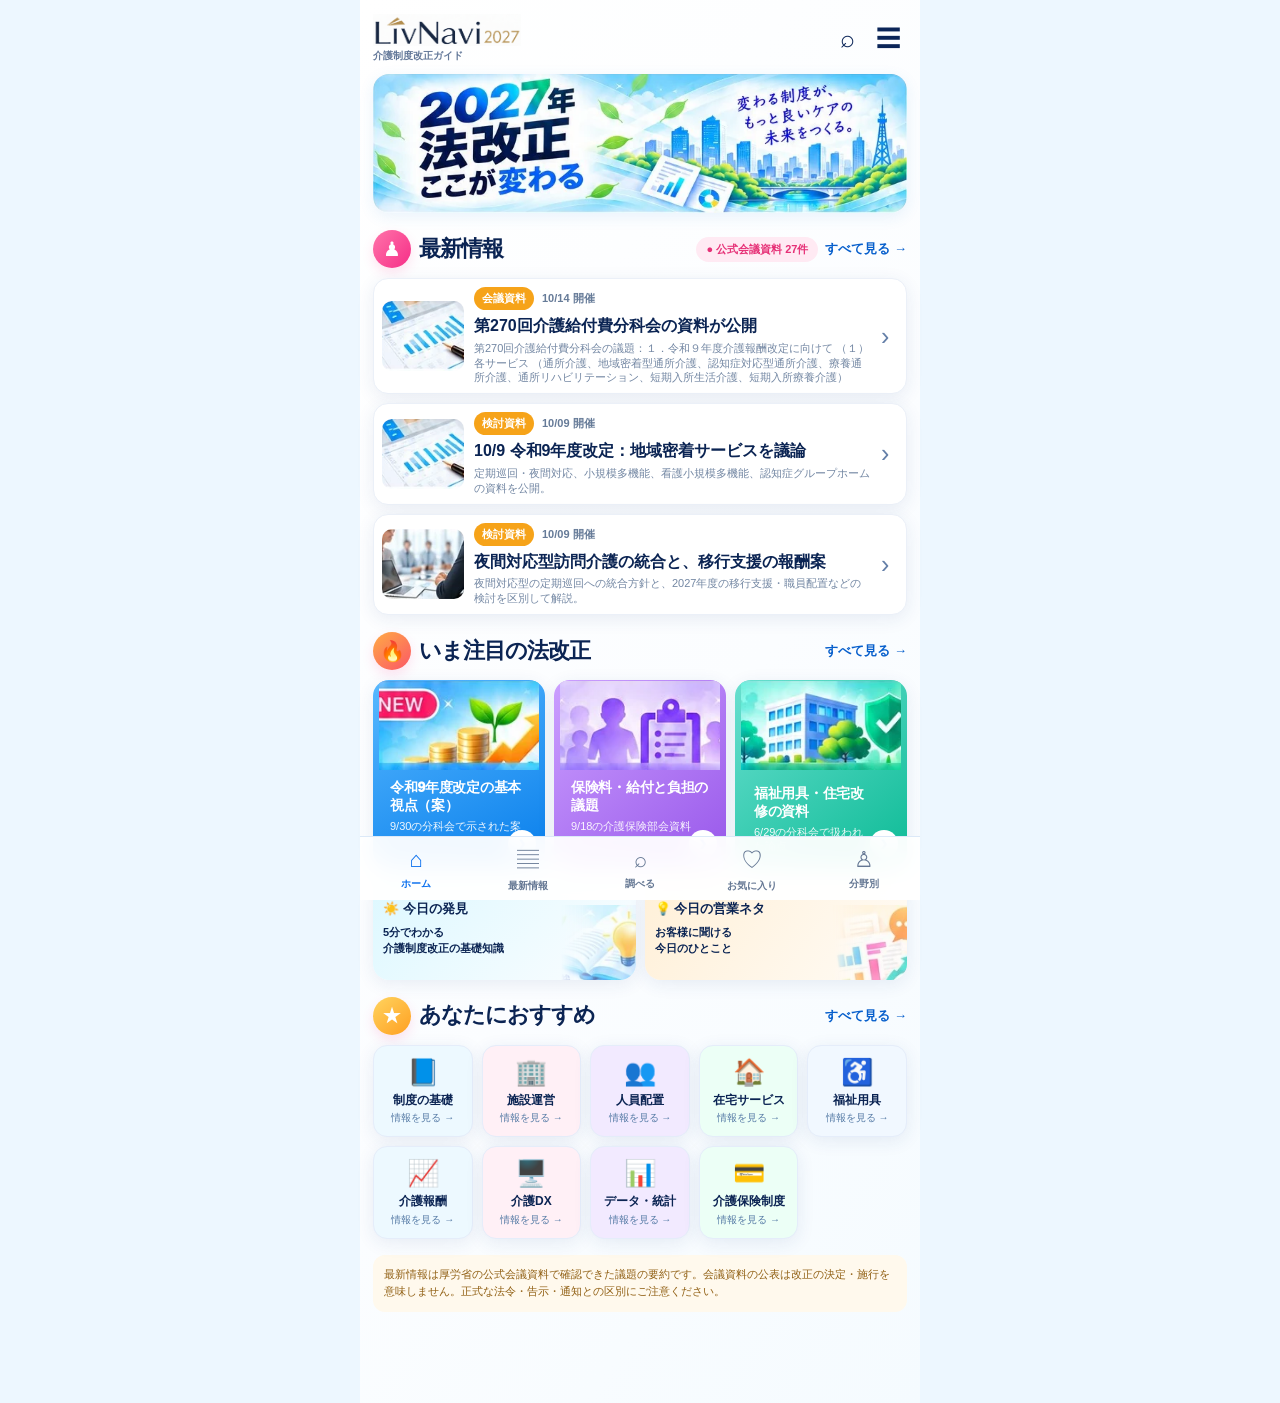
==== kaigo-navi2027-preview/index.html @ 28a4019b "LivNavi: 原文PDFの検討項目・根拠ページ・現行との区別を記事内に表示" ====
<!doctype html><html lang="ja"><head><meta charset="utf-8"><meta name="viewport" content="width=device-width,initial-scale=1,viewport-fit=cover"><meta name="theme-color" content="#fff"><title>LivNavi 2027｜介護制度改正ガイド</title>
<style>
:root{--ink:#0b2453;--blue:#116de1;--muted:#61779b;--line:#e3edf9;--shadow:0 4px 18px rgba(29,70,131,.09)}
*{box-sizing:border-box}html{background:#edf7ff}body{margin:0 auto;max-width:560px;min-height:100vh;background:linear-gradient(125deg,#ffffff,#fbfdff 56%,#f5fbff);font-family:-apple-system,BlinkMacSystemFont,"Hiragino Kaku Gothic ProN","Noto Sans JP",Meiryo,sans-serif;color:var(--ink);overflow-x:hidden}
button,input{font:inherit}button{cursor:pointer}button:focus-visible,input:focus-visible{outline:3px solid #2184f8;outline-offset:2px}button{border:0;background:none;color:inherit}
.app{padding:14px 13px 91px}.pane{display:none}.pane.current{display:block}
.top{display:flex;gap:6px;align-items:center;min-height:49px;margin-bottom:11px}.brand-logo{height:36px;width:36px;object-fit:contain;flex-shrink:0}.brand{min-width:0;flex:1}.brand-title{margin:0;font-size:clamp(15px,4.1vw,21px);white-space:nowrap;letter-spacing:-.06em;font-weight:950;line-height:1.2}.brand-sub{font-size:10px;color:#637899;font-weight:650;margin:3px 0 0}.head-actions{display:flex;gap:4px}.head-actions button{height:37px;width:37px;flex:none;font-size:25px;display:grid;place-items:center;color:#0b2558}.hero{width:100%;display:block;border-radius:16px;box-shadow:0 4px 15px #2485db19;margin-bottom:14px;aspect-ratio:748/195;object-fit:cover}
.section{margin-top:17px}.shead{display:grid;grid-template-columns:minmax(0,1fr) auto;grid-template-areas:'title link' 'pill pill';gap:4px 7px;align-items:center;margin-bottom:10px}.sleft{grid-area:title;display:flex;align-items:center;gap:8px;min-width:0}.round{display:grid;place-items:center;min-height:38px;min-width:38px;width:38px;height:38px;border-radius:50%;color:white;font-size:20px;background:linear-gradient(130deg,#ff74aa,#f62e87);box-shadow:0 5px 12px #ff3f8e25}.round.fire{background:linear-gradient(140deg,#ffab44,#fb5767)}.round.star{background:linear-gradient(140deg,#ffd45f,#ff9f21)}.stitle{font-size:clamp(17px,4.75vw,23px);font-weight:950;letter-spacing:-.045em;margin:0;white-space:nowrap;line-height:1.2}.all{grid-area:link;font-size:13px;white-space:nowrap;color:#075fcc;font-weight:850;padding:9px 0}.updatetag{grid-area:pill;justify-self:end;background:#ffeaf3;color:#e63177;border-radius:99px;font-size:11px;font-weight:800;padding:5px 10px}
.newslist{display:grid;gap:9px}.news{display:grid;grid-template-columns:82px minmax(0,1fr) 17px;gap:10px;align-items:center;min-height:88px;padding:8px;border-radius:15px;text-align:left;border:1px solid #ebf0f8;background:#fff;box-shadow:var(--shadow);width:100%}.nthumb{width:82px;height:70px;object-fit:cover;border-radius:10px}.ncopy{min-width:0}.meta{display:flex;gap:8px;align-items:center;margin-bottom:5px;flex-wrap:wrap}.state{display:inline-block;border-radius:99px;color:#fff;background:#fb3688;padding:4px 8px;font-size:11px;font-weight:850;white-space:nowrap}.state.review{background:#f6a319}.state.done{background:#17bd8a}.date{color:#667b98;font-size:11px;font-weight:800}.news strong{font-size:clamp(13px,3.55vw,16px);font-weight:900;line-height:1.35;display:block}.news small{font-size:11px;color:#7387a3;display:block;margin-top:4px;line-height:1.35}.chev{color:#647fa8;font-size:25px;font-weight:350}
.feature-grid{display:grid;grid-template-columns:repeat(2,minmax(0,1fr));gap:9px}.feature{position:relative;border-radius:16px;min-width:0;overflow:hidden;color:#fff;text-align:left;background:linear-gradient(155deg,#57b8ff,#087eeb);box-shadow:var(--shadow);min-height:175px;display:flex;flex-direction:column}.feature.purple{background:linear-gradient(140deg,#cb9fff,#9857ea)}.feature.green{background:linear-gradient(140deg,#69dfcf,#0dbb96)}.feature-img{display:block;width:100%;height:89px;object-fit:cover;object-position:center;flex:none}.feature-text{padding:9px 11px 26px;flex:1}.feature strong{display:block;font-size:14px;line-height:1.26;font-weight:950;letter-spacing:-.02em}.feature small{display:block;margin-top:6px;line-height:1.25;font-size:11px;opacity:.93}.fnxt{display:grid;place-items:center;position:absolute;right:9px;bottom:9px;background:#fff;color:#2276e0;border-radius:50%;width:28px;height:28px;font-size:23px;font-weight:bold}.feature.wide{grid-column:1/-1;display:grid;grid-template-columns:40% 60%;min-height:113px}.feature.wide .feature-img{height:100%;width:100%;object-fit:cover}.feature.wide .feature-text{padding:15px 30px 12px 13px;align-self:center}
.daily-grid{display:grid;grid-template-columns:repeat(2,minmax(0,1fr));gap:9px;margin-top:11px}.daily{min-height:102px;border-radius:16px;overflow:hidden;position:relative;text-align:left;padding:12px 10px;background:linear-gradient(135deg,#ddf8ff,#fbfdff);box-shadow:var(--shadow)}.daily.sales{background:linear-gradient(125deg,#fff0d8,#fffbf5)}.daily b{position:relative;display:block;font-weight:950;font-size:13px;margin-bottom:7px}.daily p{position:relative;z-index:1;font-size:11px;font-weight:800;margin:0;line-height:1.45;max-width:88%}.daily-asset{position:absolute;right:0;bottom:0;height:75px;width:75px;object-fit:cover;opacity:.65;mask-image:linear-gradient(90deg,transparent,#000 46%)}
.recs{display:grid;grid-template-columns:repeat(3,minmax(0,1fr));gap:9px}.rec{min-height:85px;border:1px solid #e5edfa;background:#fff;border-radius:14px;text-align:center;padding:11px 5px;box-shadow:var(--shadow);min-width:0}.rec:nth-child(5n+1){background:#edf9ff}.rec:nth-child(5n+2){background:#fff0f6}.rec:nth-child(5n+3){background:#f2eaff}.rec:nth-child(5n+4){background:#ecfff6}.rec:nth-child(5n+5){background:#f1f8ff}.rec-emoji{font-size:26px;display:block;margin-bottom:5px}.rec b{display:block;font-size:12px;line-height:1.22}.rec small{display:block;font-size:10px;color:#567ba6;margin-top:4px}
.demobox{font-size:11px;color:#916014;background:#fff9ed;border-radius:12px;padding:11px;margin-top:16px;line-height:1.6}
.bottom{position:fixed;bottom:0;left:50%;transform:translateX(-50%);width:min(560px,100%);display:grid;grid-template-columns:repeat(5,1fr);background:#fffffff1;backdrop-filter:blur(12px);padding-bottom:env(safe-area-inset-bottom);z-index:10;border-top:1px solid #dce9f8}.bottom button{font-size:10px;color:#647793;font-weight:750;min-height:60px;padding:8px 2px 7px}.bottom b{display:block;font-size:22px;font-weight:550;margin-bottom:4px}.bottom button.active{color:#096fee}
.back{background:#eef5ff;border-radius:13px;color:#276fbf;font-weight:800;padding:12px 17px;margin-bottom:13px;min-height:44px}.vtitle{font-size:23px;line-height:1.3;letter-spacing:-.04em;margin:0}.vsub{font-size:13px;color:#617899;margin:5px 0 15px;line-height:1.5}.cards{display:grid;gap:11px}.card{border:1px solid #e5edf9;border-radius:16px;box-shadow:var(--shadow);padding:15px;background:white}.card h3{font-size:17px;line-height:1.5;margin:8px 0}.card p{font-size:13px;line-height:1.8;color:#5f7190;margin:4px 0 13px}.card-actions{display:flex;gap:8px;flex-wrap:wrap}.primary,.secondary{padding:11px 13px;border-radius:11px;font-weight:800;font-size:13px;min-height:44px}.primary{background:#1686f7;color:white}.secondary{background:#edf6ff;color:#1a67c5}.tag{display:inline-block;border-radius:99px;background:#e9f3ff;color:#1a7bd5;font-size:11px;padding:5px 9px;font-weight:850}.input{border:1px solid #bed8f7;border-radius:13px;width:100%;font-size:16px;padding:14px;margin:13px 0}.notice{margin-top:16px;padding:13px;border-radius:12px;background:#fff7e6;color:#8c6529;font-size:12px;line-height:1.7}.empty{border:1px dashed #c9d8e8;padding:22px;border-radius:15px;color:#667b9d}.filters{display:flex;flex-wrap:wrap;gap:6px;margin-bottom:15px}.filter{background:#edf6ff;color:#38699f;border-radius:99px;padding:9px 13px;font-size:12px;font-weight:800}.filter.selected{background:#1686f7;color:#fff}
@media(min-width:450px){.feature-grid{grid-template-columns:repeat(3,minmax(0,1fr))}.feature.wide{grid-column:auto;display:flex;min-height:175px}.feature.wide .feature-img{height:89px}.recs{grid-template-columns:repeat(5,minmax(0,1fr))}.shead{grid-template-areas:'title pill link';grid-template-columns:minmax(0,1fr) auto auto}.stitle{font-size:22px}.updatetag{justify-self:end}}
@media(max-width:354px){.app{padding:12px 10px 90px}.brand-title{font-size:14px}.head-actions button{width:32px}.news{grid-template-columns:72px minmax(0,1fr) 13px;gap:7px}.nthumb{width:72px;height:65px}.daily p{font-size:10px}.feature strong{font-size:13px}}
.filters{flex-wrap:wrap;overflow:visible}
/* Detailed reader inside article view ONLY; home design stays unchanged. */
.exp-card{margin-top:13px;border:1px solid #dce9fb;border-radius:19px;background:linear-gradient(145deg,#fff,#f7fbff);box-shadow:0 5px 17px #2b76b212;padding:14px;color:#173967}
.exp-hero{display:flex;align-items:flex-start;gap:9px;justify-content:space-between;flex-wrap:wrap}
.exp-hero b{font-size:17px;line-height:1.4}.exp-safe{background:#fff0db;color:#80520a;padding:5px 9px;border-radius:99px;font-size:11px;font-weight:900}
.exp-meta{font-size:12px;color:#63799a;line-height:1.7;margin:7px 0 12px}.exp-lead{font-weight:800;font-size:15px;line-height:1.8}
.exp-tabs{display:grid;grid-template-columns:repeat(3,minmax(0,1fr));gap:6px;margin:13px 0;border-radius:13px}
.exp-tabs button{background:#e8f2ff;border:1px solid #d6e8fc;border-radius:12px;padding:10px 4px;font-size:12px;font-weight:900;color:#3a6eaf;min-height:44px}
.exp-tabs button[aria-selected="true"]{background:linear-gradient(110deg,#3285ef,#6b8df0);color:white;border-color:#3985ed}
.exp-panel{font-size:14px;line-height:1.85;overflow-wrap:anywhere}.exp-panel[hidden]{display:none!important}
.exp-panel h4{font-size:15px;margin:16px 0 5px;color:#143968}.exp-panel p{margin:6px 0 10px}
.exp-list{margin:7px 0 10px;padding-left:1.35em}.exp-list li{margin-bottom:9px}
.exp-cite{display:inline-block;margin:4px 0;color:#1c72d1;text-decoration:underline;text-underline-offset:2px;font-size:12px;line-height:1.5}
.exp-alert{border-radius:12px;background:#fff5e2;padding:11px 12px;font-size:13px;line-height:1.7;color:#715019}
.exp-quote{border-left:4px solid #57a3f3;border-radius:8px;background:#f0f7ff;padding:12px;margin:10px 0}
.exp-aud{font-weight:850;background:#e8f3ff;border-radius:10px;padding:9px 11px}
.exp-scope{border-top:1px solid #dae9f8;margin-top:14px;padding-top:10px;font-size:12px;color:#5b7495;line-height:1.7}
.exp-score{color:#2079d9;font-size:12px;font-weight:900}
@media(max-width:360px){.exp-card{padding:11px}.exp-tabs button{font-size:11px}}

.toast{position:fixed;left:50%;bottom:78px;transform:translateX(-50%);width:calc(100% - 30px);max-width:520px;border-radius:13px;background:#143968;color:white;padding:12px 15px;font-size:13px;z-index:20;box-shadow:var(--shadow)}
.livnavi-wordmark{display:block;height:32px;width:auto;max-width:100%;overflow:hidden}

/* 会議議題に基づく営業ガイド。精読済み解説とはラベルで区別する。 */
.sales-auto{margin:15px 0 0;padding:15px;border:1px solid #b5d9fd;background:linear-gradient(140deg,#f3faff,#fff);border-radius:18px}
.sales-auto h3{font-size:18px;color:#103e74;margin:9px 0}
.sales-auto h4{font-size:14px;color:#215688;margin:8px 0}
.sales-auto p{font-size:13px;line-height:1.75;color:#405975}
.sales-auto .auto-tag{display:inline-block;background:#dceeff;border-radius:99px;color:#195d99;padding:5px 9px;font-size:11px;font-weight:850}
.sales-auto .auto-quote{background:#fff;border-left:4px solid #4096ee;border-radius:9px;padding:12px;color:#15467e;font-size:14px;font-weight:750;line-height:1.7}
.sales-auto .auto-topic{border-top:1px solid #d7e8fa;padding:10px 0}
.sales-auto .auto-topic p{margin:5px 0}
.sales-auto .auto-caution{background:#fff6e8;border:1px solid #ffe0b4;padding:11px;border-radius:11px;color:#855619;font-size:12px;line-height:1.7}
.sales-auto a{color:#125dc4;font-weight:800}


/* Original-PDF evidence viewer: labels are deliberately different from verified legal articles. */
.pdf-evidence{margin:13px 0;padding:15px;background:#fcfdff;border:1px solid #c8d9ec;border-radius:16px}
.pdf-evidence h3{font-size:18px;line-height:1.45;color:#164379;margin:9px 0}
.pdf-evidence h4{font-size:14px;margin:9px 0 7px;color:#2b5683}
.pdf-evidence .pdf-t{font-size:11px;font-weight:850;background:#e9eef7;color:#355a85;padding:5px 9px;border-radius:99px}
.pdf-evidence p,.pdf-evidence li{font-size:13px;line-height:1.7;color:#405a74}
.pdf-evidence details{border-top:1px solid #e1ebf5;padding:10px 0}
.pdf-evidence summary{font-size:14px;font-weight:850;color:#164779;cursor:pointer;line-height:1.55}
.pdf-evidence ul{padding-left:18px;margin:6px 0}
.pdf-evidence li{margin:10px 0}
.pdf-evidence a{font-weight:750;color:#1769b7}
.pdf-evidence .pdf-alert{padding:11px;border-radius:11px;background:#fff3e8;color:#865719;font-size:12px;line-height:1.65}

</style></head><body><div class="app">
<section id="home" class="pane current">
<header class="top"><div class="brand"><h1 class="brand-title" aria-label="LivNavi 2027"><svg class="livnavi-wordmark" viewBox="240 240 1345 290" width="1345" height="290" aria-hidden="true" focusable="false"><image href="assets/livnavi-2027.png" width="1774" height="887"/></svg></h1><p class="brand-sub">介護制度改正ガイド</p></div><div class="head-actions"><button data-go="search" aria-label="検索">⌕</button><button data-go="categories" aria-label="メニュー">☰</button></div></header>
<img class="hero" src="[data-uri]" alt="2027年 法改正 ここが変わる。変わる制度がもっと良いケアの未来をつくる。水色の波と仙台の街並みのイラスト。">
<section class="section"><div class="shead"><div class="sleft"><span class="round">♟</span><h2 class="stitle">最新情報</h2></div><button class="all" data-go="news">すべて見る →</button><span class="updatetag">公式会議資料を表示中</span></div><div class="newslist" id="homeNews"></div></section>
<section class="section"><div class="shead"><div class="sleft"><span class="round fire">🔥</span><h2 class="stitle">いま注目の法改正</h2></div><button class="all" data-go="topics">すべて見る →</button></div><div class="feature-grid" id="featureGrid"></div><div class="daily-grid"><button data-go="today" class="daily"><b>☀️ 今日の発見</b><p>5分でわかる<br>介護制度改正の基礎知識</p><img class="daily-asset" src="[data-uri]" alt=""></button><button data-go="talk" class="daily sales"><b>💡 今日の営業ネタ</b><p>お客様に聞ける<br>今日のひとこと</p><img class="daily-asset" src="[data-uri]" alt=""></button></div></section>
<section class="section"><div class="shead"><div class="sleft"><span class="round star">★</span><h2 class="stitle">あなたにおすすめ</h2></div><button class="all" data-go="categories">すべて見る →</button></div><div class="recs" id="recommended"></div></section>
<div class="demobox">最新情報は厚労省の公式会議資料で確認できた議題の要約です。会議資料の公表は改正の決定・施行を意味しません。正式な法令・告示・通知との区別にご注意ください。</div>
</section>
<section id="view" class="pane"><button class="back" id="back">← ホームに戻る</button><div id="viewbody"></div></section>
</div>
<nav class="bottom" aria-label="メインメニュー"><button data-go="home" class="active"><b>⌂</b>ホーム</button><button data-go="news"><b>▤</b>最新情報</button><button data-go="ai"><b>⌕</b>調べる</button><button data-go="favorites"><b>♡</b>お気に入り</button><button data-go="categories"><b>♙</b>分野別</button></nav>
<script>
const items=[
{"id":"n-pay-270","date":"2026-10-14","title":"第270回介護給付費分科会の資料が公開","summary":"第270回介護給付費分科会の議題：１．令和９年度介護報酬改定に向けて （１）各サービス （通所介護、地域密着型通所介護、認知症対応型通所介護、療養通所介護、通所リハビリテーション、短期入所生活介護、短期入所療養介護）","detail":"2026-10-14の第270回介護給付費分科会の公式資料が公開されています。議題は「１．令和９年度介護報酬改定に向けて （１）各サービス （通所介護、地域密着型通所介護、認知症対応型通所介護、療養通所介護、通所リハビリテーション、短期入所生活介護、短期入所療養介護）」。資料の公表だけで制度改正が正式決定したわけではありません。","sales_tip":"得意先への説明では「審議された内容」と「法令で正式決定された内容」を区別してください。","category":"認知症・地域密着","status":"会議資料","source_url":"https://www.mhlw.go.jp/stf/newpage_76633.html","source_name":"厚生労働省 第270回介護給付費分科会資料","curated":false,"image":"[data-uri]","tag":"review","state":"会議資料"},
{"id":"n-pay-269","date":"2026-10-09","title":"10/9 令和9年度改定：地域密着サービスを議論","summary":"定期巡回・夜間対応、小規模多機能、看護小規模多機能、認知症グループホームの資料を公開。","detail":"第269回介護給付費分科会で、2027年度改定に向け、定期巡回・随時対応型訪問介護看護と夜間対応型訪問介護、小規模多機能型居宅介護、看護小規模多機能型居宅介護、認知症対応型共同生活介護の資料が公表されました。この公表をもって報酬・基準の変更が決定したわけではありません。","sales_tip":"これらのサービスを運営する事業所に、今後の制度検討で関心のある論点を聞くきっかけになります。変更内容は確定資料を確認してから説明します。","category":"在宅サービス","status":"検討資料","source_url":"https://www.mhlw.go.jp/stf/newpage_76456.html","source_name":"厚生労働省 第269回介護給付費分科会資料","curated":true,"image":"[data-uri]","state":"新着資料","tag":"new"},
{"id":"n-pay-268","date":"2026-09-30","title":"令和9年度介護報酬改定の「基本的な視点（案）」","summary":"2027年度の介護報酬改定に向けた基本的な視点の案と、その概要資料が提示されました。","detail":"第268回介護給付費分科会の資料1・2に「令和9年度介護報酬改定に向けた基本的な視点（案）」と概要が掲載されています。あくまで案の段階であり、資料だけで正式決定と判断できません。","sales_tip":"『2027年に何が変わる？』と聞かれたら、基本方針の案の段階で、個別の変更は確定資料の確認が必要だと説明できます。","category":"介護報酬","status":"検討資料","source_url":"https://www.mhlw.go.jp/stf/newpage_76281.html","source_name":"厚生労働省 第268回介護給付費分科会資料","curated":true,"image":"[data-uri]","state":"検討資料","tag":"review"},
{"id":"n-ins-136","date":"2026-09-18","title":"介護保険部会：保険料・給付と負担・介護情報基盤","summary":"第1号保険料と制度の持続可能性を議題に、介護情報基盤や事業者の経営情報などを報告。","detail":"第136回介護保険部会では、第1号保険料の在り方、給付と負担、介護情報基盤、介護サービス事業者の経営情報調査、給付適正化、事業者連携などが議題となりました。議論・報告があったこと自体は制度改正の決定を意味しません。","sales_tip":"保険料・利用者負担・データ連携の質問には、現行制度と審議中の論点を分けて回答します。","category":"介護保険制度","status":"審議・報告資料","source_url":"https://www.mhlw.go.jp/stf/newpage_76225.html","source_name":"厚生労働省 第136回介護保険部会資料","curated":true,"image":"[data-uri]","state":"検討資料","tag":"review"},
{id:'t1',category:'介護報酬',title:'令和9年度改定の基本視点（案）',summary:'9/30の分科会で示された案',image:'[data-uri]',detail:'制度改正を理解するための基礎情報の見本です。実際の改正案が発表されたことを意味しません。'},
{id:'t2',category:'人員配置',title:'保険料・給付と負担の議題',summary:'9/18の介護保険部会資料',image:'[data-uri]',detail:'各サービスの人員配置の仕組みを整理する見本です。'},
{id:'t3',category:'施設運営',title:'福祉用具・住宅改修の資料',summary:'6/29の分科会で扱われた論点',image:'[data-uri]',detail:'BCPや施設運営に関する制度の調査項目を整理する見本です。'}];
const categories=[['📘','制度の基礎'],['🏢','施設運営'],['👥','人員配置'],['🏠','在宅サービス'],['♿','福祉用具'],['📈','介護報酬'],['🖥️','介護DX'],['📊','データ・統計'],['💳','介護保険制度']];
let mode='home',from='home',filter='すべて',selected=null;const saved=new Set();
try{const ids=JSON.parse(localStorage.getItem('kaigo_saved_v1')||'[]');if(Array.isArray(ids))ids.filter(x=>typeof x==='string').forEach(x=>saved.add(x))}catch(e){}
function persistSaved(){try{localStorage.setItem('kaigo_saved_v1',JSON.stringify([...saved]))}catch(e){showToast('このブラウザでは保存を保持できません')}}
function showToast(message){let el=document.getElementById('toast');if(!el){el=document.createElement('div');el.id='toast';el.className='toast';el.setAttribute('role','status');document.body.append(el)}el.textContent=message;el.hidden=false;clearTimeout(showToast.timer);showToast.timer=setTimeout(()=>el.hidden=true,3500)}
const $=id=>document.getElementById(id);const esc=v=>String(v).replace(/[&<>"']/g,c=>({'&':'&amp;','<':'&lt;','>':'&gt;','"':'&quot;',"'":'&#39;'}[c]));

let reviewedExplainers=new Map();
let pdfEvidence=new Map();
function pdfEvidenceArticle(a){
 if(reviewedExplainers.has(a.id))return '';
 const brief=pdfEvidence.get(a.id);
 if(!brief || brief.meeting_date!==a.date || brief.source_url!==a.source_url)return '';
 const documents=brief.documents.filter(d=>Array.isArray(d.topics)&&d.topics.length);
 if(!documents.length)return '';
 const content=documents.map((d,j)=>{
  const subjects=d.topics.map(t=>{
   const href=d.pdf_url+'#page='+Number(t.pdf_page);
   return '<li><b>'+esc(t.heading)+'</b> <a href="'+esc(href)+'" target="_blank" rel="noopener noreferrer">PDF '+Number(t.pdf_page)+'ページ ↗</a>'+
    (t.evidence?'<br><span>原文の抜粋：'+esc(t.evidence)+'</span>':'')+'</li>';
  }).join('');
  return '<details '+(j===0?'open':'')+'><summary>'+esc(d.label)+'（'+d.topics.length+'項目）</summary><ul>'+subjects+'</ul></details>';
 }).join('');
 return '<section class="pdf-evidence"><span class="pdf-t">📚 厚労省PDF・原文確認の手がかり（自動抽出／未審査）</span>'+
 '<h3>具体的に何が検討されている？</h3>'+
 '<p>会議資料の「対応案」に書かれた検討項目を、原文のページへ直接移動できる形で整理しました。見出し・原文の抜粋であり、正式な制度解説として確認済みの文章ではありません。</p>'+
 content+
 '<h4>現行制度と今後の違い</h4><p><b>現行：</b>現在有効な法令・通知・介護報酬の条件に従います。</p>'+
 '<p><b>今後：</b>ここにある項目は会議の「対応案」であり、決定・施行を意味しません。変更の有無・時期・金額・算定要件は、正式資料を確認してから判断してください。</p>'+
 '<div class="pdf-alert">⚠️ 本文を機械的に抽出したもので、例外・但し書き・他ページとの関係まで精査していません。実際の請求・指導・説明に使う前に元資料をご確認ください。</div></section>';
}
async function loadPdfEvidence(){
 try{
  const resp=await fetch('data/pdf-evidence.json?v='+Date.now(),{cache:'no-store'});
  if(!resp.ok)throw Error('HTTP '+resp.status);
  const data=await resp.json();
  if(data.schema_version!==1||!Array.isArray(data.articles))throw Error('Invalid PDF evidence');
  pdfEvidence=new Map(data.articles.filter(b=>b.id&&Array.isArray(b.documents)&&b.documents.every(d=>
    /^https:\/\/www\.mhlw\.go\.jp\/content\//.test(d.pdf_url)&&
    /^[a-f0-9]{64}$/.test(d.pdf_sha256)&&
    d.topics.every(t=>Number.isInteger(t.pdf_page)&&t.pdf_page>0&&typeof t.heading==='string')
  )).map(b=>[b.id,b]));
  if(mode!=='home')render();
 }catch(e){console.info('原文PDFの自動解析は取得できませんでした:',e.message)}
}

let autoSalesGuides=new Map();
function autoSalesArticle(a){
 if(reviewedExplainers.has(a.id))return '';
 const guide=autoSalesGuides.get(a.id);
 if(!guide||guide.date!==a.date||guide.source_url!==a.source_url)return '';
 const topics=guide.topics.map(t=>'<div class="auto-topic"><h4>📍 '+esc(t.label)+'</h4>'+
 '<p><b>聞いてみる：</b>'+esc(t.question)+'</p><p><b>次の一手：</b>'+esc(t.next)+'</p></div>').join('');
 return '<section class="sales-auto" aria-label="議題から自動作成した営業ガイド">'+
 '<span class="auto-tag">💼 営業向け・議題ベースの自動ガイド</span>'+
 '<h3>お客様への説明・ヒアリング例</h3>'+
 '<p>'+esc(guide.intro)+'</p>'+
 '<h4>最初のひと言</h4><div class="auto-quote">'+esc(guide.first_phrase)+'</div>'+
 '<h4>サービス別の聞き方</h4>'+topics+
 '<div class="auto-caution"><b>⚠️ 判断の範囲：</b>'+esc(guide.check_first)+
 '<br>このガイドは会議の議題と開催日から自動作成。PDF本文・個別の算定要件まで精読した解説ではありません。</div>'+
 '<p><small>資料の日付：'+esc(guide.date)+'　／　'+esc(guide.source_name||'厚労省公式資料')+'</small><br>'+
 '<a href="'+esc(guide.source_url)+'" target="_blank" rel="noopener noreferrer">厚労省の原文・会議資料を確認 ↗</a></p></section>';
}
async function loadAutoSalesGuides(){
 try{
  const resp=await fetch('data/sales-guides.json?v='+Date.now(),{cache:'no-store'});
  if(!resp.ok)throw Error('HTTP '+resp.status);
  const json=await resp.json();
  if(!Array.isArray(json.guides)||json.schema_version!==1)throw Error('Invalid sales guides');
  const newGuides=json.guides.filter(g=>
    typeof g.id==='string'&&/^n-[a-z0-9-]+$/.test(g.id)&&
    /^20\d{2}-\d\d-\d\d$/.test(g.date)&&
    typeof g.first_phrase==='string' && Array.isArray(g.topics) && g.topics.length>0 &&
    g.topics.every(t=>typeof t.question==='string'&&typeof t.next==='string') &&
    /^https:\/\/www\.mhlw\.go\.jp\//.test(g.source_url));
  autoSalesGuides=new Map(newGuides.map(g=>[g.id,g]));
  if(mode!=='home')render();
 }catch(err){console.info('営業ガイドの読み込みに失敗しました',err.message)}
}

function safePDF(a){return a&&typeof a.source_pdf==='string'&&a.source_pdf.startsWith('https://www.mhlw.go.jp/content/')?a.source_pdf:null}
function explainArticle(a){
 const ex=reviewedExplainers.get(a.id);if(!ex)return '';
 const title=ex.article_kind==='learning'?'現行制度を学ぶ':'原文に基づく・やさしい解説';
 const src=safePDF(ex);
 const citation=src?('<a class="exp-cite" target="_blank" rel="noopener noreferrer" href="'+esc(src)+'#page=1">厚労省の資料を開く ↗</a>'):'';
 const quick=ex.quick.map(v=>'<li>'+esc(v)+'</li>').join('');
 const deep=ex.explain.map(v=>'<section><h4>'+esc(v.heading)+'</h4><p>'+esc(v.body)+'</p><span class="exp-score">'+esc(v.source)+'</span></section>').join('');
 const cits=ex.verified_claims.map(v=>'<li>'+esc(v.claim)+'<br><a class="exp-cite" target="_blank" rel="noopener noreferrer" href="'+esc(src)+'#page='+Number(v.pdf_page)+'">'+esc(v.source)+' （PDF '+Number(v.pdf_page)+'ページ）↗</a></li>').join('');
 const sales=ex.sales;
 return '<section class="exp-card"><div class="exp-hero"><b>📘 '+title+'</b><span class="exp-safe">'+esc(ex.status)+'</span></div>'+
 '<p class="exp-meta">対象：'+esc(ex.category)+' ／ 資料の日付：'+esc(ex.meeting_date)+'<br>'+esc(ex.source_scope)+'</p>'+
 '<p class="exp-meta">記事確認：'+esc(ex.editorial_reviewed_on||'未記録')+'</p><p class="exp-lead">'+esc(ex.one_liner)+'</p>'+
 '<div class="exp-tabs" role="tablist" aria-label="記事の読み方"><button type="button" role="tab" aria-selected="true" data-exp-tab="quick">⚡ 30秒で理解</button><button type="button" role="tab" aria-selected="false" data-exp-tab="deep">📖 詳しく</button><button type="button" role="tab" aria-selected="false" data-exp-tab="sales">💼 営業で使う</button></div>'+
 '<div class="exp-panel" data-exp-panel="quick"><ol class="exp-list">'+quick+'</ol><h4>今とこれからの違い</h4><p><b>現行：</b>'+esc(ex.now_vs_next.now)+'</p><p><b>2027年度に向けて：</b>'+esc(ex.now_vs_next.next)+'</p><div class="exp-alert">⚠️ '+esc(ex.numerical_caution)+'</div></div>'+
 '<div class="exp-panel" data-exp-panel="deep" hidden><h4>対象になる方・関係する事業所</h4><p>'+esc(ex.who)+'</p>'+deep+'<h4>原文に当たって確認できるポイント</h4><ol class="exp-list">'+cits+'</ol><div class="exp-alert">資料に書かれた現行制度と、検討中の変更を区別してご確認ください。個別の適用は最新の正式資料を確認します。</div></div>'+
 '<div class="exp-panel" data-exp-panel="sales" hidden><h4>こんな聞き方から</h4><div class="exp-quote">'+esc(sales.approach)+'</div><h4>施設に説明する</h4><p>'+esc(sales.facility)+'</p><h4>ケアマネジャーに説明する</h4><p>'+esc(sales.caremanager)+'</p><h4>利用者・ご家族に説明する</h4><p>'+esc(sales.family)+'</p><div class="exp-alert">誤解を避けるために：'+esc(sales.caution)+'</div></div>'+
 '<p class="exp-scope"><b>検証した範囲：</b>'+esc(ex.review_scope)+'<br>'+citation+'</p></section>';
}

function go(to){if(to==='home'){mode='home';$('home').classList.add('current');$('view').classList.remove('current')}else{mode=to;$('home').classList.remove('current');$('view').classList.add('current');render()}document.querySelectorAll('.bottom button').forEach(b=>b.classList.toggle('active',b.dataset.go===to));$('back').textContent=mode==='detail'?'← 一覧に戻る':'← ホームに戻る';if(to!=='detail')history.replaceState(null,'',location.pathname+location.search);window.scrollTo(0,0)}
function row(a){return '<article class="card"><span class="tag">'+esc(a.category)+'</span><span class="tag">'+esc(a.status||'会議資料')+'</span><h3>'+esc(a.title)+'</h3><p>'+esc(a.summary)+'</p>'+(a.date?'<p class="vsub">資料の日付：'+esc(a.date)+'</p>':'')+'<div class="card-actions"><button class="primary" data-id="'+a.id+'">詳細を見る →</button><button class="secondary" data-save="'+a.id+'">'+(saved.has(a.id)?'♥ 保存済み':'♡ 保存')+'</button></div></article>'}
function render(){const heading={news:'最新情報',topics:'いま注目の法改正',today:'今日の発見',talk:'今日の営業ネタ',categories:'分野から探す',ai:'制度を調べる',favorites:'お気に入り',search:'記事を検索',detail:'記事詳細',category:'分野別の記事'}[mode];let content='<h1 class="vtitle">'+heading+'</h1>';
if(mode==='news'||mode==='topics'){let choices=items.filter(x=>x.id.startsWith('n')&&(mode==='news'||reviewedExplainers.has(x.id)));content+='<p class="vsub">厚労省の公式会議資料と確認できた議題です。資料の公開と制度の正式決定は異なります。</p><div class="filters">'+['すべて',...new Set(choices.map(x=>x.category))].map(f=>'<button class="filter '+(filter===f?'selected':'')+'" data-filter="'+f+'">'+f+'</button>').join('')+'</div><div class="cards">'+choices.filter(x=>filter==='すべて'||x.category===filter).map(row).join('')+'</div>'}
if(mode==='detail'){const a=items.find(x=>x.id===selected);if(a){const source=typeof a.source_url==='string'&&a.source_url.startsWith('https://www.mhlw.go.jp/')?a.source_url:null;content+='<div class="card"><span class="tag">'+(source?'厚労省・公式資料':'制度解説')+'</span><h3>'+esc(a.title)+'</h3><p>'+esc(a.detail||a.summary)+'</p>'+(a.date?'<p><b>資料の日付：</b>'+esc(a.date)+'</p>':'')+'<h3>現在の扱い</h3><p>'+esc(a.status||'会議資料')+'。資料公表と改正の正式決定・施行は区別します。</p>'+(a.sales_tip?'<h3>営業での確認ポイント</h3><p>'+esc(a.sales_tip)+'</p>':'')+(source?'<p><b>出典：</b>'+esc(a.source_name||'厚生労働省')+'</p><p><a class="primary" href="'+esc(source)+'" target="_blank" rel="noopener noreferrer" style="display:inline-block;padding:11px 15px;border-radius:11px;color:#fff;text-decoration:none">厚労省の元資料を確認 ↗</a></p>':'')+'<div class="card-actions"><button class="secondary" data-save="'+a.id+'">'+(saved.has(a.id)?'♥ 保存済み':'♡ お気に入り')+'</button></div></div>'}}
if(mode==='detail'){const a=items.find(x=>x.id===selected);if(a){content+=explainArticle(a);content+=pdfEvidenceArticle(a);content+=autoSalesArticle(a);content+='<div class="card-actions" style="margin-top:13px"><button class="secondary" data-share="'+esc(a.id)+'">🔗 記事リンクをコピー</button></div>';}}
if(mode==='detail' && !reviewedExplainers.has(selected) && !autoSalesGuides.has(selected) && selected!=='n-pay-269' && String(selected||'').startsWith('n-'))content+='<p class="exp-alert">この情報は現在概要版です。営業向けガイドも未取得のため、会議資料の原文をご確認ください。</p>'; 
if(mode==='detail' && selected==='n-pay-269') {
  const links=[['n-pay-269-gh','認知症グループホームの解説'],['n-pay-269-sm','小規模多機能の解説'],['n-pay-269-nm','看護小規模多機能の解説'],['n-pay-269-dn','定期巡回・夜間対応型訪問介護の解説']];
  content+='<section class="card"><h3>📘 分科会の個別解説を読む</h3><p>本日の会議には複数のテーマがあります。詳しい本文と営業向けの説明は、次の記事で確認できます。</p>'+links.map(x=>'<p><button class="primary" type="button" data-id="'+x[0]+'" style="width:100%;text-align:left;padding:13px;margin:2px 0;border-radius:12px;">'+x[1]+' →</button></p>').join('')+'</section>';
}
if(mode==='today')content+='<div class="card"><h3>5分で学ぶ、制度の読み方</h3><p>「検討中」は変更案、「決定」は公布・通知などで内容が定まった段階、「施行」は効力が生じる段階です。成立しても、すべてがその日から変わるとは限りません。記事では現行の扱いと変更案を分けて確認します。</p></div><h2>現行制度を学ぶ</h2><div class="cards">'+items.filter(x=>x.article_kind==='learning').map(row).join('')+'</div>';
if(mode==='talk'){const recent=items.find(a=>autoSalesGuides.has(a.id)&&!reviewedExplainers.has(a.id));const guide=recent?autoSalesGuides.get(recent.id):null;const entries=[...reviewedExplainers.values()];const day=Math.floor(Date.now()/86400000);const ex=entries.length?entries[day%entries.length]:null;content+='<div class="card"><span class="tag">'+(guide?'直近の公式会議から':'今日の聞き方')+'</span><h3>'+esc(guide?recent.title:ex?ex.title:'お客様の課題を聞く')+'</h3><p>'+esc(guide?guide.first_phrase:ex?ex.sales.approach:'最近、事業所の運営で困っていることはありますか？')+'</p>'+(guide?'<p class="vsub">※会議の議題に基づく会話例。制度変更の決定ではありません。</p>':'')+(guide||ex?'<button class="primary" data-id="'+esc(guide?guide.id:ex.id)+'">元資料と説明例を見る →</button>':'')+'</div>'}
if(mode==='categories')content+='<div class="cards">'+categories.map(c=>'<button class="card" style="text-align:left" data-cat="'+esc(c[1])+'"><h3>'+c[0]+' '+esc(c[1])+' →</h3></button>').join('')+'</div>';
if(mode==='category')content+='<h2>'+esc(selected)+'</h2><div class="cards">'+(items.filter(x=>x.category===selected||(x.related_categories||[]).includes(selected)).map(row).join('')||'<div class="empty">該当する記事はありません。</div>')+'</div>';
if(mode==='search'||mode==='ai')content+='<p class="vsub">'+(mode==='ai'?'疑問の言葉を入れると、根拠付きの記事を探せます。回答を自動生成する機能ではありません。':'掲載記事をキーワードで探せます。')+'</p><label for="q" class="vsub">キーワード</label><input class="input" id="q" type="search" placeholder="例：歩行車 / 2割負担 / 夜勤"><p id="resultCount" class="vsub" role="status"></p><div class="cards" id="results"></div>';
if(mode==='favorites')content+='<div class="cards">'+(items.filter(x=>saved.has(x.id)).map(row).join('')||'<div class="empty">保存した記事はまだありません。</div>')+'</div>';
content+='<div class="notice">厚労省の公式資料をもとに、現行制度と検討案を分けて掲載しています。詳細解説は記事内で確認できます。個別の適用は最新の法令・通知と指定権者の案内を確認してください。</div>';$('viewbody').innerHTML=content;if(mode==='search'||mode==='ai'){$('q').value=searchQuery;$('q').addEventListener('input',e=>{searchQuery=e.target.value;paintSearch()});paintSearch()}}
let searchQuery='';
function normQuery(s){return String(s).normalize('NFKC').toLowerCase().replace(/\s+/g,' ').trim()}
function paintSearch(){const words=normQuery(searchQuery).split(' ').filter(Boolean);const matches=words.length?items.filter(a=>{const ex=reviewedExplainers.get(a.id);const guide=autoSalesGuides.get(a.id);const evidence=pdfEvidence.get(a.id);const hay=normQuery(a.title+' '+a.summary+' '+a.category+' '+(ex?JSON.stringify(ex):'')+' '+(guide?JSON.stringify(guide):'')+' '+(evidence?JSON.stringify(evidence.documents.map(d=>d.topics)):''));return words.every(w=>hay.includes(w))}):[];$('resultCount').textContent=words.length?matches.length+'件見つかりました':'';$('results').innerHTML=words.length?(matches.map(row).join('')||'<div class="empty">該当する記事がありません。短い言葉に変えて探してみてください。</div>'):'<div class="empty">例：「歩行車」「夜勤」「保険料」で探せます。</div>'}

const detailHistory=[];
function openArticle(id){if(mode==='detail'){if(selected)detailHistory.push(selected)}else{detailHistory.length=0;from=mode}selected=id;go('detail');history.replaceState(null,'',location.pathname+location.search+'#article='+encodeURIComponent(id))}
function paintOfficialHome(){const news=items.filter(x=>x.id.startsWith('n')).slice(0,3);$('homeNews').innerHTML=news.map(x=>'<button class="news" data-id="'+x.id+'"><img class="nthumb" src="'+x.image+'" alt=""><span class="ncopy"><span class="meta"><span class="state '+x.tag+'">'+esc(x.state)+'</span><span class="date">'+esc((x.date||'').slice(5).replace('-','/'))+' 開催</span></span><strong>'+esc(x.title)+'</strong><small>'+esc(x.summary)+'</small></span><span class="chev">›</span></button>').join('')}
// 最新の検証済み記事を初期HTML内にも保持し、通信失敗時も古い記事が先頭に戻らないようにする。
items.sort((a,b)=>a.id.startsWith('n')&&b.id.startsWith('n')?b.date.localeCompare(a.date):0);
paintOfficialHome();
$('featureGrid').innerHTML=items.filter(x=>x.id.startsWith('t')).map((x,i)=>'<button class="feature '+(i===1?'purple':i===2?'green wide':'')+'" data-id="'+({t1:'n-pay-268',t2:'n-ins-136-burden',t3:'n-pay-259'}[x.id]||x.id)+'"><img class="feature-img" src="'+x.image+'" alt=""><span class="feature-text"><strong>'+esc(x.title)+'</strong><small>'+esc(x.summary)+'</small></span><span class="fnxt">›</span></button>').join('');
for(let i=items.length-1;i>=0;i--)if(items[i].id.startsWith('t'))items.splice(i,1);
$('recommended').innerHTML=categories.map(c=>'<button class="rec" data-cat="'+esc(c[1])+'"><span class="rec-emoji">'+c[0]+'</span><b>'+esc(c[1])+'</b><small>情報を見る →</small></button>').join('');
$('back').addEventListener('click',()=>{if(mode==='detail'&&detailHistory.length){selected=detailHistory.pop();render();history.replaceState(null,'',location.pathname+location.search+'#article='+encodeURIComponent(selected));window.scrollTo(0,0);return}go(mode==='detail'?from:mode==='category'?'categories':'home')});
document.addEventListener('click',e=>{const b=e.target.closest('[data-go],[data-id],[data-save],[data-cat],[data-filter],[data-share]');if(!b)return;if(b.dataset.share){const url=location.origin+location.pathname+'#article='+encodeURIComponent(b.dataset.share);if(navigator.clipboard?.writeText)navigator.clipboard.writeText(url).then(()=>showToast('記事リンクをコピーしました'),()=>showToast('コピーできませんでした。アドレス欄のURLをお使いください'));else showToast('アドレス欄のURLをお使いください');return}if(b.dataset.id)return openArticle(b.dataset.id);if(b.dataset.save){const id=b.dataset.save;saved.has(id)?saved.delete(id):saved.add(id);persistSaved();if(mode!=='home')render();return}if(b.dataset.filter){filter=b.dataset.filter;render();return}if(b.dataset.cat){selected=b.dataset.cat;from='categories';go('category');return}if(b.dataset.go){if(['news','topics'].includes(b.dataset.go))filter='すべて';if(mode!=='detail'&&mode!=='home')from=mode;go(b.dataset.go)}});

async function loadOfficialFeed(){
 try{
  const resp=await fetch('data/latest.json?v='+Date.now(),{cache:'no-store'});
  if(!resp.ok)throw Error('HTTP '+resp.status);
  const json=await resp.json();
  if(!Array.isArray(json.articles))throw Error('No articles');
  const candidates=json.articles.filter(a=>a&&typeof a.id==='string'&&/^n-[a-z0-9-]+$/.test(a.id)&&/^20\d\d-\d\d-\d\d$/.test(a.date)&&typeof a.title==='string'&&typeof a.summary==='string'&&typeof a.source_url==='string'&&a.source_url.startsWith('https://www.mhlw.go.jp/')).sort((a,b)=>b.date.localeCompare(a.date)||a.id.localeCompare(b.id)).slice(0,40);
  if(!candidates.length)throw Error('No verified entries');
  const images=items.filter(x=>x.id.startsWith('n')).slice(0,3).map(x=>x.image);
  const recent=new Date(Date.now()-7*86400000).toLocaleDateString('sv-SE',{timeZone:'Asia/Tokyo'});
  const arr=candidates.map((x,i)=>({...x,image:images[i%images.length],state:(i===0&&x.date>=recent)?'新着資料':(x.status||'会議資料'),tag:(i===0&&x.date>=recent)?'new':'review'}));
  for(let i=items.length-1;i>=0;i--)if(items[i].id.startsWith('n'))items.splice(i,1);items.unshift(...arr);mergeLearningArticles();
  paintOfficialHome();
  try{
   const key='kaigo_official_meetings_seen_v1',prev=JSON.parse(localStorage.getItem(key)||'null');
   const ids=arr.map(a=>a.id),fresh=Array.isArray(prev)?ids.filter(id=>!prev.includes(id)).length:0;
   const label=document.querySelector('.updatetag');
   if(label)label.textContent=fresh?'● 前回から'+fresh+'件追加':'● 公式会議資料 '+arr.length+'件';
   localStorage.setItem(key,JSON.stringify(ids));
  }catch(e){const label=document.querySelector('.updatetag');if(label)label.textContent='● 公式会議資料 '+arr.length+'件'}
  if(['news','topics','detail','category','search','ai','favorites','today','talk'].includes(mode))render();
 }catch(e){const label=document.querySelector('.updatetag');if(label)label.textContent='● 最新情報の取得に失敗';const box=document.querySelector('.demobox');if(box)box.textContent='最新情報を取得できませんでした。組み込み記事を表示しています。通信が戻ったら開き直してください。';console.warn('公式資料データの取得失敗',e)}
}
loadOfficialFeed().then(openDeepLink);
loadAutoSalesGuides();
loadPdfEvidence();

document.addEventListener('click',function(e){
 const tab=e.target.closest('[data-exp-tab]');
 if(!tab)return;
 const root=tab.closest('.exp-card');
 if(!root)return;
 const id=tab.dataset.expTab;
 root.querySelectorAll('[data-exp-tab]').forEach(b=>b.setAttribute('aria-selected',String(b.dataset.expTab===id)));
 root.querySelectorAll('[data-exp-panel]').forEach(p=>{p.hidden=p.dataset.expPanel!==id});
});
async function loadReviewedExplainers(){
 try{
  const response=await fetch('data/explainers-verified.json?v=20261010v2',{cache:'no-store'});
  if(!response.ok)throw Error('Not yet verified');
  const data=await response.json();
  if(!Array.isArray(data.articles)||!Array.isArray(data.source_audits))throw Error('Invalid verified release');
  const checked=await Promise.all(data.articles.map(async a=>validExplainer(a,data.source_audits)&&data.source_audits.find(x=>x.id===a.id).article_sha256===await contentHash(a)?a:null));
  reviewedExplainers=new Map(checked.filter(Boolean).map(a=>[a.id,a]));
  mergeLearningArticles();
  if(mode!=='home')render();
  openDeepLink();
 }catch(error){console.info('精読解説の取得失敗:',error.message);if(mode==='detail')render()}
}
loadReviewedExplainers();
async function contentHash(article){const canonical=value=>Array.isArray(value)?value.map(canonical):value&&typeof value==='object'?Object.fromEntries(Object.keys(value).sort().map(k=>[k,canonical(value[k])])):value;const bytes=new TextEncoder().encode(JSON.stringify(canonical(article)));const digest=await crypto.subtle.digest('SHA-256',bytes);return [...new Uint8Array(digest)].map(n=>n.toString(16).padStart(2,'0')).join('')}
function validExplainer(a,audits){const audit=audits.find(x=>x.id===a.id);return /^(n|l)-[a-z0-9-]+$/.test(a.id)&&safePDF(a)&&audit&&audit.sha256===a.pinned_pdf_sha256&&audit.source_pdf===a.source_pdf&&Array.isArray(a.verified_claims)&&a.verified_claims.length>0&&Array.isArray(audit.evidence_checks)&&audit.evidence_checks.length===a.verified_claims.length&&audit.evidence_checks.every((c,i)=>c.status==='located'&&c.pdf_page===a.verified_claims[i].pdf_page&&c.anchor===a.verified_claims[i].anchor&&c.claim===a.verified_claims[i].claim)&&Array.isArray(a.numeric_evidence)&&Array.isArray(audit.numeric_checks)&&audit.numeric_checks.length===a.numeric_evidence.length&&audit.numeric_checks.every((c,i)=>c.status==='located'&&c.pdf_page===a.numeric_evidence[i].pdf_page&&c.literal===a.numeric_evidence[i].literal&&c.scope===a.numeric_evidence[i].scope)&&['proposal','current','mixed','enacted'].includes(a.status_kind)&&Array.isArray(a.quick)&&Array.isArray(a.explain)&&a.sales&&a.now_vs_next}
function mergeLearningArticles(){for(const ex of reviewedExplainers.values()){const existing=items.find(a=>a.id===ex.id);if(existing){existing.related_categories=ex.related_categories||[];continue}items.push({id:ex.id,title:ex.title,summary:ex.one_liner,detail:ex.one_liner,category:ex.category,status:ex.status,date:ex.meeting_date,article_kind:ex.article_kind,related_categories:ex.related_categories||[],source_url:ex.source_page,source_name:ex.source_scope,sales_tip:ex.sales.approach})}}
function openDeepLink(){const m=location.hash.match(/^#article=([^&]+)$/);if(!m)return;let id;try{id=decodeURIComponent(m[1])}catch(e){return}if(items.some(a=>a.id===id)&&!(mode==='detail'&&selected===id))openArticle(id)}
window.addEventListener('hashchange',openDeepLink);
</script></body></html>
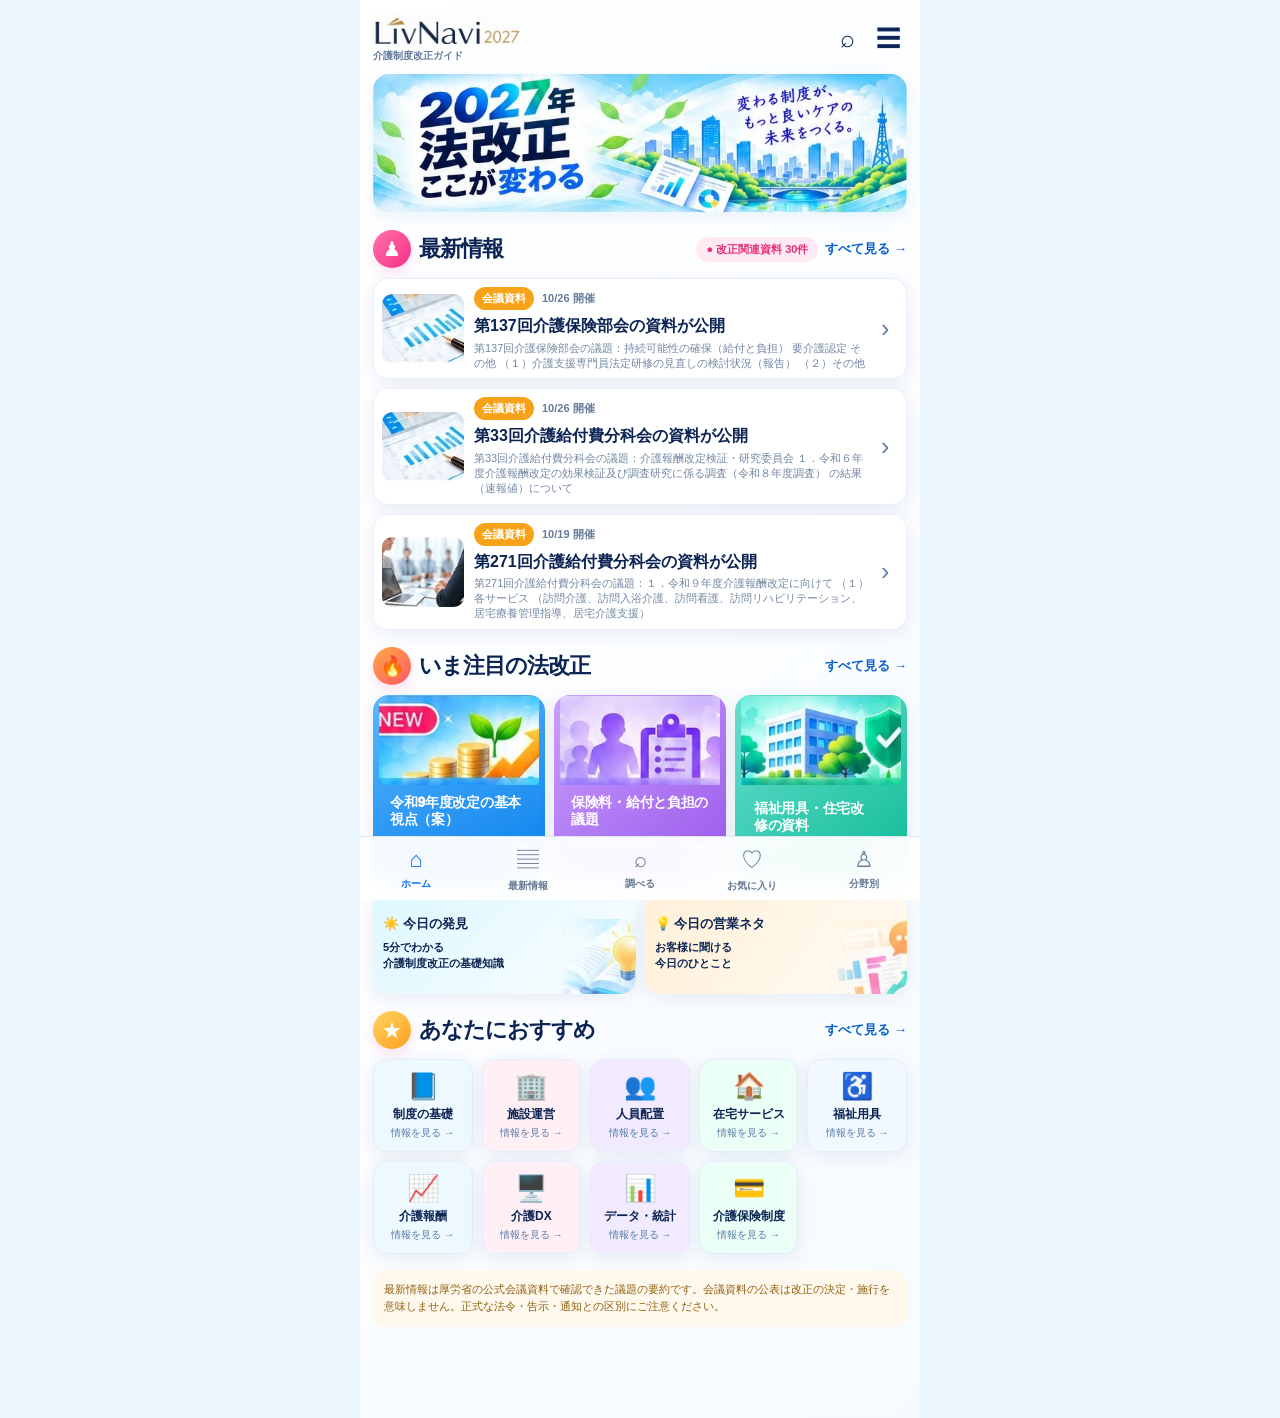
==== commit 1afe23f4: "feat: read reform articles in one flow and validate notice coverage" ====
--- a/kaigo-navi2027-preview/index.html
+++ b/kaigo-navi2027-preview/index.html
@@ -98,7 +98,7 @@
  if(reviewedExplainers.has(a.id))return '';
  const brief=pdfEvidence.get(a.id);
  if(!brief || brief.meeting_date!==a.date || brief.source_url!==a.source_url)return '';
- const documents=brief.documents.filter(d=>Array.isArray(d.topics)&&d.topics.length);
+ const documents=brief.documents.filter(d=>Array.isArray(d.topics)&&typeof d.pdf_url==='string');
  if(!documents.length)return '';
  const content=documents.map((d,j)=>{
   const subjects=d.topics.map(t=>{
@@ -106,7 +106,7 @@
    return '<li><b>'+esc(t.heading)+'</b> <a href="'+esc(href)+'" target="_blank" rel="noopener noreferrer">PDF '+Number(t.pdf_page)+'ページ ↗</a>'+
     (t.evidence?'<br><span>原文の抜粋：'+esc(t.evidence)+'</span>':'')+'</li>';
   }).join('');
-  return '<details '+(j===0?'open':'')+'><summary>'+esc(d.label)+'（'+d.topics.length+'項目）</summary><ul>'+subjects+'</ul></details>';
+  return '<details '+(j===0?'open':'')+'><summary>'+esc(d.label)+'（'+d.topics.length+'項目）</summary>'+(subjects?'<ul>'+subjects+'</ul>':'<p>この資料からは「対応案」の項目を自動抽出できませんでした。<a href="'+esc(d.pdf_url)+'#page=1" target="_blank" rel="noopener noreferrer">資料の原文を読む ↗</a></p>')+'</details>';
  }).join('');
  return '<section class="pdf-evidence"><span class="pdf-t">📚 厚労省PDF・原文確認の手がかり（自動抽出／未審査）</span>'+
  '<h3>具体的に何が検討されている？</h3>'+
@@ -169,33 +169,39 @@
 function safePDF(a){return a&&typeof a.source_pdf==='string'&&a.source_pdf.startsWith('https://www.mhlw.go.jp/content/')?a.source_pdf:null}
 function explainArticle(a){
  const ex=reviewedExplainers.get(a.id);if(!ex)return '';
- const title=ex.article_kind==='learning'?'現行制度を学ぶ':'原文に基づく・やさしい解説';
  const src=safePDF(ex);
- const citation=src?('<a class="exp-cite" target="_blank" rel="noopener noreferrer" href="'+esc(src)+'#page=1">厚労省の資料を開く ↗</a>'):'';
- const quick=ex.quick.map(v=>'<li>'+esc(v)+'</li>').join('');
+ const effective=ex.reader?.effective_on;
+ const cits=ex.verified_claims.map(v=>'<li>'+esc(v.claim)+'<br><a class="exp-cite" target="_blank" rel="noopener noreferrer" href="'+esc(src)+'#page='+Number(v.pdf_page)+'">'+esc(v.source)+'（PDF '+Number(v.pdf_page)+'ページ）↗</a></li>').join('');
  const deep=ex.explain.map(v=>'<section><h4>'+esc(v.heading)+'</h4><p>'+esc(v.body)+'</p><span class="exp-score">'+esc(v.source)+'</span></section>').join('');
- const cits=ex.verified_claims.map(v=>'<li>'+esc(v.claim)+'<br><a class="exp-cite" target="_blank" rel="noopener noreferrer" href="'+esc(src)+'#page='+Number(v.pdf_page)+'">'+esc(v.source)+' （PDF '+Number(v.pdf_page)+'ページ）↗</a></li>').join('');
- const sales=ex.sales;
- return '<section class="exp-card"><div class="exp-hero"><b>📘 '+title+'</b><span class="exp-safe">'+esc(ex.status)+'</span></div>'+
- '<p class="exp-meta">対象：'+esc(ex.category)+' ／ 資料の日付：'+esc(ex.meeting_date)+'<br>'+esc(ex.source_scope)+'</p>'+
- '<p class="exp-meta">記事確認：'+esc(ex.editorial_reviewed_on||'未記録')+'</p><p class="exp-lead">'+esc(ex.one_liner)+'</p>'+
- '<div class="exp-tabs" role="tablist" aria-label="記事の読み方"><button type="button" role="tab" aria-selected="true" data-exp-tab="quick">⚡ 30秒で理解</button><button type="button" role="tab" aria-selected="false" data-exp-tab="deep">📖 詳しく</button><button type="button" role="tab" aria-selected="false" data-exp-tab="sales">💼 営業で使う</button></div>'+
- '<div class="exp-panel" data-exp-panel="quick"><ol class="exp-list">'+quick+'</ol><h4>今とこれからの違い</h4><p><b>現行：</b>'+esc(ex.now_vs_next.now)+'</p><p><b>2027年度に向けて：</b>'+esc(ex.now_vs_next.next)+'</p><div class="exp-alert">⚠️ '+esc(ex.numerical_caution)+'</div></div>'+
- '<div class="exp-panel" data-exp-panel="deep" hidden><h4>対象になる方・関係する事業所</h4><p>'+esc(ex.who)+'</p>'+deep+'<h4>原文に当たって確認できるポイント</h4><ol class="exp-list">'+cits+'</ol><div class="exp-alert">資料に書かれた現行制度と、検討中の変更を区別してご確認ください。個別の適用は最新の正式資料を確認します。</div></div>'+
- '<div class="exp-panel" data-exp-panel="sales" hidden><h4>こんな聞き方から</h4><div class="exp-quote">'+esc(sales.approach)+'</div><h4>施設に説明する</h4><p>'+esc(sales.facility)+'</p><h4>ケアマネジャーに説明する</h4><p>'+esc(sales.caremanager)+'</p><h4>利用者・ご家族に説明する</h4><p>'+esc(sales.family)+'</p><div class="exp-alert">誤解を避けるために：'+esc(sales.caution)+'</div></div>'+
- '<p class="exp-scope"><b>検証した範囲：</b>'+esc(ex.review_scope)+'<br>'+citation+'</p></section>';
+ const impact=ex.reader?.impact;
+ const legacy=ex.sales;
+ return '<section class="exp-card reform-reader" aria-label="改正情報の解説"><div class="exp-hero"><b>📘 分かりやすく解説</b><span class="exp-safe">'+esc(ex.status)+'</span></div>'+
+ '<h2>'+esc(ex.title)+'</h2><p class="exp-meta">'+esc(ex.category)+' ／ 資料の日付：'+esc(ex.meeting_date)+(effective?' ／ 適用：'+esc(effective):'')+'</p><p class="exp-lead">'+esc(ex.one_liner)+'</p>'+
+ '<section data-reader-section="summary"><h3>まず要点</h3><ul class="exp-list">'+ex.quick.map(v=>'<li>'+esc(v)+'</li>').join('')+'</ul></section>'+
+ '<section data-reader-section="changes"><h3>何が変わる？</h3><h4>これまで・現行制度</h4><p>'+esc(ex.now_vs_next.now)+'</p><h4>変更・検討の内容</h4><p>'+esc(ex.now_vs_next.next)+'</p>'+deep+'<div class="exp-alert">'+esc(ex.numerical_caution)+'</div></section>'+
+ '<section data-reader-section="audience"><h3>誰に関係する？</h3><p>'+esc(ex.who)+'</p></section>'+
+ '<section data-reader-section="impact"><h3>現場では何を確認する？</h3><p class="exp-meta">ここからは、資料を踏まえた編集上の解説です。</p>'+(impact?'<p>'+esc(impact)+'</p>':'<h4>施設・事業所</h4><p>'+esc(legacy.facility)+'</p><h4>ケアマネジャー</h4><p>'+esc(legacy.caremanager)+'</p><h4>利用者・家族</h4><p>'+esc(legacy.family)+'</p><p>'+esc(legacy.caution)+'</p>')+'</section>'+
+ '<section data-reader-section="timing"><h3>いつから？</h3><p>'+esc(ex.status)+(effective?' ／ 適用日：'+esc(effective):'。適用時期が確定していない内容は、決定済みと区別してください。')+'</p></section>'+
+ '<section data-reader-section="sources"><h3>公式資料</h3><p>'+esc(ex.source_scope)+'</p><p><a class="exp-cite" target="_blank" rel="noopener noreferrer" href="'+esc(src)+'">通知・資料の原文を読む ↗</a></p><details><summary>根拠のページを確認する</summary><ol class="exp-list">'+cits+'</ol><p class="exp-scope">'+esc(ex.review_scope)+'</p></details><p class="exp-meta">記事確認：'+esc(ex.editorial_reviewed_on||'未記録')+'</p></section></section>';
 }
 
 function go(to){if(to==='home'){mode='home';$('home').classList.add('current');$('view').classList.remove('current')}else{mode=to;$('home').classList.remove('current');$('view').classList.add('current');render()}document.querySelectorAll('.bottom button').forEach(b=>b.classList.toggle('active',b.dataset.go===to));$('back').textContent=mode==='detail'?'← 一覧に戻る':'← ホームに戻る';if(to!=='detail')history.replaceState(null,'',location.pathname+location.search);window.scrollTo(0,0)}
 function row(a){return '<article class="card"><span class="tag">'+esc(a.category)+'</span><span class="tag">'+esc(a.status||'会議資料')+'</span><h3>'+esc(a.title)+'</h3><p>'+esc(a.summary)+'</p>'+(a.date?'<p class="vsub">資料の日付：'+esc(a.date)+'</p>':'')+'<div class="card-actions"><button class="primary" data-id="'+a.id+'">詳細を見る →</button><button class="secondary" data-save="'+a.id+'">'+(saved.has(a.id)?'♥ 保存済み':'♡ 保存')+'</button></div></article>'}
 function render(){const heading={news:'最新情報',topics:'いま注目の法改正',today:'今日の発見',talk:'今日の営業ネタ',categories:'分野から探す',ai:'制度を調べる',favorites:'お気に入り',search:'記事を検索',detail:'記事詳細',category:'分野別の記事'}[mode];let content='<h1 class="vtitle">'+heading+'</h1>';
-if(mode==='news'||mode==='topics'){let choices=items.filter(x=>x.id.startsWith('n')&&(mode==='news'||reviewedExplainers.has(x.id)));content+='<p class="vsub">厚労省の公式会議資料と確認できた議題です。資料の公開と制度の正式決定は異なります。</p><div class="filters">'+['すべて',...new Set(choices.map(x=>x.category))].map(f=>'<button class="filter '+(filter===f?'selected':'')+'" data-filter="'+f+'">'+f+'</button>').join('')+'</div><div class="cards">'+choices.filter(x=>filter==='すべて'||x.category===filter).map(row).join('')+'</div>'}
-if(mode==='detail'){const a=items.find(x=>x.id===selected);if(a){const source=typeof a.source_url==='string'&&a.source_url.startsWith('https://www.mhlw.go.jp/')?a.source_url:null;content+='<div class="card"><span class="tag">'+(source?'厚労省・公式資料':'制度解説')+'</span><h3>'+esc(a.title)+'</h3><p>'+esc(a.detail||a.summary)+'</p>'+(a.date?'<p><b>資料の日付：</b>'+esc(a.date)+'</p>':'')+'<h3>現在の扱い</h3><p>'+esc(a.status||'会議資料')+'。資料公表と改正の正式決定・施行は区別します。</p>'+(a.sales_tip?'<h3>営業での確認ポイント</h3><p>'+esc(a.sales_tip)+'</p>':'')+(source?'<p><b>出典：</b>'+esc(a.source_name||'厚生労働省')+'</p><p><a class="primary" href="'+esc(source)+'" target="_blank" rel="noopener noreferrer" style="display:inline-block;padding:11px 15px;border-radius:11px;color:#fff;text-decoration:none">厚労省の元資料を確認 ↗</a></p>':'')+'<div class="card-actions"><button class="secondary" data-save="'+a.id+'">'+(saved.has(a.id)?'♥ 保存済み':'♡ お気に入り')+'</button></div></div>'}}
-if(mode==='detail'){const a=items.find(x=>x.id===selected);if(a){content+=explainArticle(a);content+=pdfEvidenceArticle(a);content+=autoSalesArticle(a);content+='<div class="card-actions" style="margin-top:13px"><button class="secondary" data-share="'+esc(a.id)+'">🔗 記事リンクをコピー</button></div>';}}
-if(mode==='detail' && !reviewedExplainers.has(selected) && !autoSalesGuides.has(selected) && selected!=='n-pay-269' && String(selected||'').startsWith('n-'))content+='<p class="exp-alert">この情報は現在概要版です。営業向けガイドも未取得のため、会議資料の原文をご確認ください。</p>'; 
+if(mode==='news'||mode==='topics'){let choices=items.filter(x=>x.id.startsWith('n')&&(mode==='news'||reviewedExplainers.has(x.id)));content+='<p class="vsub">介護制度・報酬改正に関する会議資料・通知・Q&Aを掲載。検討中と決定済みを区別して解説します。</p><div class="filters">'+['すべて',...new Set(choices.map(x=>x.category))].map(f=>'<button class="filter '+(filter===f?'selected':'')+'" data-filter="'+f+'">'+f+'</button>').join('')+'</div><div class="cards">'+choices.filter(x=>filter==='すべて'||x.category===filter).map(row).join('')+'</div>'}
+if(mode==='detail'){const a=items.find(x=>x.id===selected);if(a){
+ const ex=reviewedExplainers.get(a.id);
+ if(ex)content+=explainArticle(a);
+ else{
+  const source=typeof a.source_url==='string'&&a.source_url.startsWith('https://www.mhlw.go.jp/')?a.source_url:null;
+  content+='<div class="card"><span class="tag">'+esc(a.status||'公式資料公開')+'</span><h2>'+esc(a.title)+'</h2><p>'+esc(a.detail||a.summary)+'</p><p>資料の日付：'+esc(a.date||'未確認')+'</p><p class="exp-alert">解説準備中。変更内容・対象・適用日は、原文を確認して追記します。</p>'+(source?'<a class="exp-cite" target="_blank" rel="noopener noreferrer" href="'+esc(source)+'">公式資料を読む ↗</a>':'')+'</div>';
+  content+=pdfEvidenceArticle(a);
+ }
+ content+='<div class="card-actions" style="margin-top:13px"><button class="secondary" data-save="'+esc(a.id)+'">'+(saved.has(a.id)?'♥ 保存済み':'♡ お気に入り')+'</button><button class="secondary" data-share="'+esc(a.id)+'">🔗 記事リンクをコピー</button></div>';
+}}
 if(mode==='detail' && selected==='n-pay-269') {
   const links=[['n-pay-269-gh','認知症グループホームの解説'],['n-pay-269-sm','小規模多機能の解説'],['n-pay-269-nm','看護小規模多機能の解説'],['n-pay-269-dn','定期巡回・夜間対応型訪問介護の解説']];
-  content+='<section class="card"><h3>📘 分科会の個別解説を読む</h3><p>本日の会議には複数のテーマがあります。詳しい本文と営業向けの説明は、次の記事で確認できます。</p>'+links.map(x=>'<p><button class="primary" type="button" data-id="'+x[0]+'" style="width:100%;text-align:left;padding:13px;margin:2px 0;border-radius:12px;">'+x[1]+' →</button></p>').join('')+'</section>';
+  content+='<section class="card"><h3>📘 分科会の個別解説を読む</h3><p>本日の会議には複数のテーマがあります。詳しい解説は、次の記事で確認できます。</p>'+links.map(x=>'<p><button class="primary" type="button" data-id="'+x[0]+'" style="width:100%;text-align:left;padding:13px;margin:2px 0;border-radius:12px;">'+x[1]+' →</button></p>').join('')+'</section>';
 }
 if(mode==='today')content+='<div class="card"><h3>5分で学ぶ、制度の読み方</h3><p>「検討中」は変更案、「決定」は公布・通知などで内容が定まった段階、「施行」は効力が生じる段階です。成立しても、すべてがその日から変わるとは限りません。記事では現行の扱いと変更案を分けて確認します。</p></div><h2>現行制度を学ぶ</h2><div class="cards">'+items.filter(x=>x.article_kind==='learning').map(row).join('')+'</div>';
 if(mode==='talk'){const recent=items.find(a=>autoSalesGuides.has(a.id)&&!reviewedExplainers.has(a.id));const guide=recent?autoSalesGuides.get(recent.id):null;const entries=[...reviewedExplainers.values()];const day=Math.floor(Date.now()/86400000);const ex=entries.length?entries[day%entries.length]:null;content+='<div class="card"><span class="tag">'+(guide?'直近の公式会議から':'今日の聞き方')+'</span><h3>'+esc(guide?recent.title:ex?ex.title:'お客様の課題を聞く')+'</h3><p>'+esc(guide?guide.first_phrase:ex?ex.sales.approach:'最近、事業所の運営で困っていることはありますか？')+'</p>'+(guide?'<p class="vsub">※会議の議題に基づく会話例。制度変更の決定ではありません。</p>':'')+(guide||ex?'<button class="primary" data-id="'+esc(guide?guide.id:ex.id)+'">元資料と説明例を見る →</button>':'')+'</div>'}
@@ -226,7 +232,7 @@
   if(!resp.ok)throw Error('HTTP '+resp.status);
   const json=await resp.json();
   if(!Array.isArray(json.articles))throw Error('No articles');
-  const candidates=json.articles.filter(a=>a&&typeof a.id==='string'&&/^n-[a-z0-9-]+$/.test(a.id)&&/^20\d\d-\d\d-\d\d$/.test(a.date)&&typeof a.title==='string'&&typeof a.summary==='string'&&typeof a.source_url==='string'&&a.source_url.startsWith('https://www.mhlw.go.jp/')).sort((a,b)=>b.date.localeCompare(a.date)||a.id.localeCompare(b.id)).slice(0,40);
+  const candidates=json.articles.filter(a=>a&&typeof a.id==='string'&&/^n-[a-z0-9-]+$/.test(a.id)&&/^20\d\d-\d\d-\d\d$/.test(a.date)&&typeof a.title==='string'&&typeof a.summary==='string'&&typeof a.source_url==='string'&&a.source_url.startsWith('https://www.mhlw.go.jp/')).sort((a,b)=>b.date.localeCompare(a.date)||a.id.localeCompare(b.id));
   if(!candidates.length)throw Error('No verified entries');
   const images=items.filter(x=>x.id.startsWith('n')).slice(0,3).map(x=>x.image);
   const recent=new Date(Date.now()-7*86400000).toLocaleDateString('sv-SE',{timeZone:'Asia/Tokyo'});
@@ -237,9 +243,9 @@
    const key='kaigo_official_meetings_seen_v1',prev=JSON.parse(localStorage.getItem(key)||'null');
    const ids=arr.map(a=>a.id),fresh=Array.isArray(prev)?ids.filter(id=>!prev.includes(id)).length:0;
    const label=document.querySelector('.updatetag');
-   if(label)label.textContent=fresh?'● 前回から'+fresh+'件追加':'● 公式会議資料 '+arr.length+'件';
+   if(label)label.textContent=fresh?'● 前回から'+fresh+'件追加':'● 改正関連資料 '+arr.length+'件';
    localStorage.setItem(key,JSON.stringify(ids));
-  }catch(e){const label=document.querySelector('.updatetag');if(label)label.textContent='● 公式会議資料 '+arr.length+'件'}
+  }catch(e){const label=document.querySelector('.updatetag');if(label)label.textContent='● 改正関連資料 '+arr.length+'件'}
   if(['news','topics','detail','category','search','ai','favorites','today','talk'].includes(mode))render();
  }catch(e){const label=document.querySelector('.updatetag');if(label)label.textContent='● 最新情報の取得に失敗';const box=document.querySelector('.demobox');if(box)box.textContent='最新情報を取得できませんでした。組み込み記事を表示しています。通信が戻ったら開き直してください。';console.warn('公式資料データの取得失敗',e)}
 }
@@ -276,3 +282,4 @@
 function openDeepLink(){const m=location.hash.match(/^#article=([^&]+)$/);if(!m)return;let id;try{id=decodeURIComponent(m[1])}catch(e){return}if(items.some(a=>a.id===id)&&!(mode==='detail'&&selected===id))openArticle(id)}
 window.addEventListener('hashchange',openDeepLink);
 </script></body></html>
+
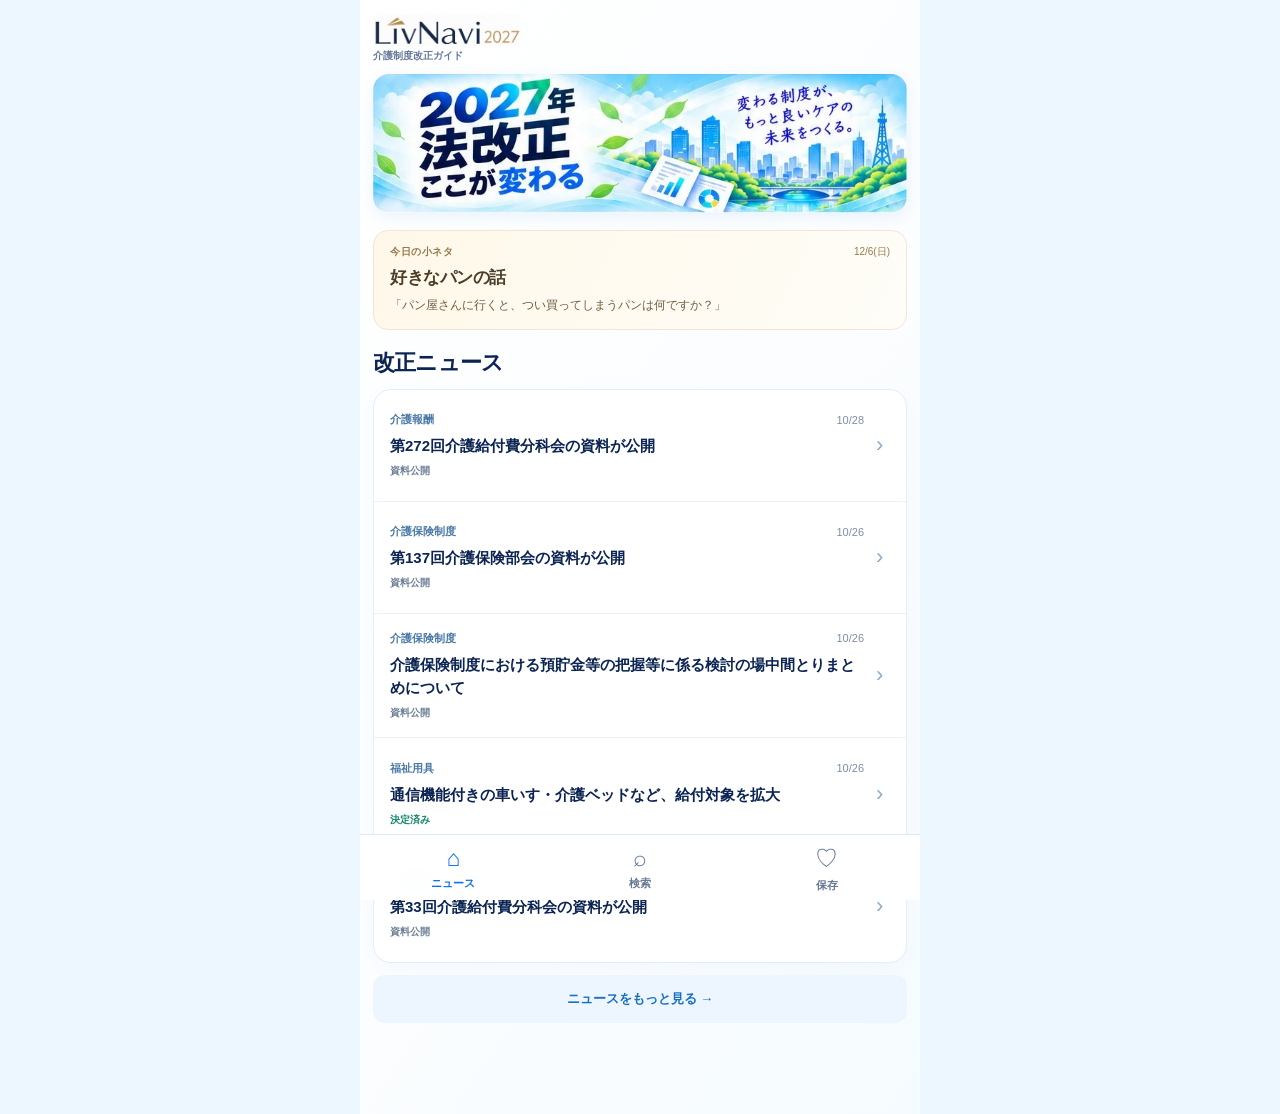
==== commit 992dbb80: "feat: simplify LivNavi home and add daily conversation card; archive current PDFs for review" ====
--- a/kaigo-navi2027-preview/index.html
+++ b/kaigo-navi2027-preview/index.html
@@ -24,6 +24,7 @@
 .exp-tabs{display:grid;grid-template-columns:repeat(3,minmax(0,1fr));gap:6px;margin:13px 0;border-radius:13px}
 .exp-tabs button{background:#e8f2ff;border:1px solid #d6e8fc;border-radius:12px;padding:10px 4px;font-size:12px;font-weight:900;color:#3a6eaf;min-height:44px}
 .exp-tabs button[aria-selected="true"]{background:linear-gradient(110deg,#3285ef,#6b8df0);color:white;border-color:#3985ed}
+.reform-reader{font-size:14px;line-height:1.85;overflow-wrap:anywhere}.reform-reader h2{font-size:21px;line-height:1.5;margin:13px 0}.reform-reader h3{font-size:18px;margin:24px 0 8px;color:#143968}.reform-reader h4{font-size:15px;margin:16px 0 5px}.reform-reader p{margin:6px 0 12px}.reform-reader summary{cursor:pointer;min-height:44px;padding:10px 0}
 .exp-panel{font-size:14px;line-height:1.85;overflow-wrap:anywhere}.exp-panel[hidden]{display:none!important}
 .exp-panel h4{font-size:15px;margin:16px 0 5px;color:#143968}.exp-panel p{margin:6px 0 10px}
 .exp-list{margin:7px 0 10px;padding-left:1.35em}.exp-list li{margin-bottom:9px}
@@ -64,18 +65,35 @@
 .pdf-evidence a{font-weight:750;color:#1769b7}
 .pdf-evidence .pdf-alert{padding:11px;border-radius:11px;background:#fff3e8;color:#865719;font-size:12px;line-height:1.65}
 
+/* A single news feed: adopted branding and palette retained. */
+.top{margin-bottom:11px}.section{margin-top:20px}.shead{display:block;margin-bottom:12px}.stitle{font-size:22px;letter-spacing:-.035em}
+.newslist{gap:0;border:1px solid #e5edf8;border-radius:18px;background:#fff;overflow:hidden;box-shadow:0 5px 20px #2766a008}
+.news{grid-template-columns:minmax(0,1fr) 14px;gap:12px;min-height:112px;padding:17px 16px;border:0;border-bottom:1px solid #edf2f8;border-radius:0;box-shadow:none;background:transparent}
+.news:last-child{border-bottom:0}.news:hover{background:#f7fbff}.news:focus-visible{outline:2px solid #1686f7;outline-offset:-3px}
+.news .meta{display:flex;justify-content:space-between;gap:10px;margin-bottom:7px}.category-label{font-size:11px;color:#4a79a7;font-weight:700}.news .date{font-size:11px;font-weight:500;color:#7e8fa5;white-space:nowrap}
+.news strong{font-size:15px;line-height:1.55;font-weight:800;display:-webkit-box;-webkit-line-clamp:2;-webkit-box-orient:vertical;overflow:hidden}
+.news-status{display:inline-block;font-size:10px;font-weight:700;color:#6c7e95;margin-top:7px}.news-status.decided{color:#128768}.news-status.proposal{color:#b77a18}.chev{font-size:22px;color:#8babc9}
+.more-news{width:100%;min-height:48px;margin-top:12px;background:#edf6ff;color:#176fc3;border-radius:12px;font-size:13px;font-weight:800}
+.bottom{grid-template-columns:repeat(3,1fr)}.bottom button{font-size:11px}.bottom b{font-size:23px}
+.demo-about{font-size:11px;color:#8392a7;margin-top:22px;text-align:center}.demo-about summary{cursor:pointer;min-height:44px;padding:12px}.demo-about .demobox{text-align:left;margin-top:0;background:#f2f7fc;color:#6c7e95}
+@media(max-width:354px){.news{grid-template-columns:minmax(0,1fr) 12px;padding:15px 13px}.news strong{font-size:14px}}
+
+.today-tip{margin-top:17px;padding:13px 16px;border:1px solid #f0e6d4;border-radius:15px;background:linear-gradient(115deg,#fff8e9,#fffdf8);color:#69512d}
+.today-head{display:flex;align-items:center;justify-content:space-between;gap:12px;font-size:10px;color:#94794b;line-height:1.5}.today-head>span{font-weight:800;letter-spacing:.05em}.today-head time{white-space:nowrap}
+.today-title{font-size:17px;line-height:1.5;margin:6px 0 4px;color:#4b3d27;letter-spacing:-.025em}.today-quote{font-size:12px;line-height:1.8;margin:0;color:#705d40}.today-source{display:inline-block;font-size:9px;color:#9b886a;margin-top:6px;text-decoration:none}.today-source[hidden]{display:none}
+
 </style></head><body><div class="app">
 <section id="home" class="pane current">
-<header class="top"><div class="brand"><h1 class="brand-title" aria-label="LivNavi 2027"><svg class="livnavi-wordmark" viewBox="240 240 1345 290" width="1345" height="290" aria-hidden="true" focusable="false"><image href="assets/livnavi-2027.png" width="1774" height="887"/></svg></h1><p class="brand-sub">介護制度改正ガイド</p></div><div class="head-actions"><button data-go="search" aria-label="検索">⌕</button><button data-go="categories" aria-label="メニュー">☰</button></div></header>
+<header class="top"><div class="brand"><h1 class="brand-title" aria-label="LivNavi 2027"><svg class="livnavi-wordmark" viewBox="240 240 1345 290" width="1345" height="290" aria-hidden="true" focusable="false"><image href="assets/livnavi-2027.png" width="1774" height="887"/></svg></h1><p class="brand-sub">介護制度改正ガイド</p></div></header>
 <img class="hero" src="[data-uri]" alt="2027年 法改正 ここが変わる。変わる制度がもっと良いケアの未来をつくる。水色の波と仙台の街並みのイラスト。">
-<section class="section"><div class="shead"><div class="sleft"><span class="round">♟</span><h2 class="stitle">最新情報</h2></div><button class="all" data-go="news">すべて見る →</button><span class="updatetag">公式会議資料を表示中</span></div><div class="newslist" id="homeNews"></div></section>
-<section class="section"><div class="shead"><div class="sleft"><span class="round fire">🔥</span><h2 class="stitle">いま注目の法改正</h2></div><button class="all" data-go="topics">すべて見る →</button></div><div class="feature-grid" id="featureGrid"></div><div class="daily-grid"><button data-go="today" class="daily"><b>☀️ 今日の発見</b><p>5分でわかる<br>介護制度改正の基礎知識</p><img class="daily-asset" src="[data-uri]" alt=""></button><button data-go="talk" class="daily sales"><b>💡 今日の営業ネタ</b><p>お客様に聞ける<br>今日のひとこと</p><img class="daily-asset" src="[data-uri]" alt=""></button></div></section>
-<section class="section"><div class="shead"><div class="sleft"><span class="round star">★</span><h2 class="stitle">あなたにおすすめ</h2></div><button class="all" data-go="categories">すべて見る →</button></div><div class="recs" id="recommended"></div></section>
-<div class="demobox">最新情報は厚労省の公式会議資料で確認できた議題の要約です。会議資料の公表は改正の決定・施行を意味しません。正式な法令・告示・通知との区別にご注意ください。</div>
+<aside class="today-tip" id="dailyTip" aria-labelledby="dailyTipTitle"><div class="today-head"><span>今日の小ネタ</span><time></time></div><h2 class="today-title" id="dailyTipTitle"></h2><p class="today-quote"></p><a class="today-source" target="_blank" rel="noopener noreferrer" hidden></a></aside>
+<section class="section"><div class="shead"><h2 class="stitle">改正ニュース</h2></div><div class="newslist" id="homeNews"></div><button class="more-news" data-go="news">ニュースをもっと見る <span aria-hidden="true">→</span></button></section>
+<p class="notice" id="feedWarning" role="status" hidden></p>
 </section>
 <section id="view" class="pane"><button class="back" id="back">← ホームに戻る</button><div id="viewbody"></div></section>
 </div>
-<nav class="bottom" aria-label="メインメニュー"><button data-go="home" class="active"><b>⌂</b>ホーム</button><button data-go="news"><b>▤</b>最新情報</button><button data-go="ai"><b>⌕</b>調べる</button><button data-go="favorites"><b>♡</b>お気に入り</button><button data-go="categories"><b>♙</b>分野別</button></nav>
+<nav class="bottom" aria-label="メインメニュー"><button data-go="home" class="active"><b aria-hidden="true">⌂</b>ニュース</button><button data-go="search"><b aria-hidden="true">⌕</b>検索</button><button data-go="favorites"><b aria-hidden="true">♡</b>保存</button></nav>
+<script src="daily-tip.js"></script>
 <script>
 const items=[
 {"id":"n-pay-270","date":"2026-10-14","title":"第270回介護給付費分科会の資料が公開","summary":"第270回介護給付費分科会の議題：１．令和９年度介護報酬改定に向けて （１）各サービス （通所介護、地域密着型通所介護、認知症対応型通所介護、療養通所介護、通所リハビリテーション、短期入所生活介護、短期入所療養介護）","detail":"2026-10-14の第270回介護給付費分科会の公式資料が公開されています。議題は「１．令和９年度介護報酬改定に向けて （１）各サービス （通所介護、地域密着型通所介護、認知症対応型通所介護、療養通所介護、通所リハビリテーション、短期入所生活介護、短期入所療養介護）」。資料の公表だけで制度改正が正式決定したわけではありません。","sales_tip":"得意先への説明では「審議された内容」と「法令で正式決定された内容」を区別してください。","category":"認知症・地域密着","status":"会議資料","source_url":"https://www.mhlw.go.jp/stf/newpage_76633.html","source_name":"厚生労働省 第270回介護給付費分科会資料","curated":false,"image":"[data-uri]","tag":"review","state":"会議資料"},
@@ -216,13 +234,21 @@
 
 const detailHistory=[];
 function openArticle(id){if(mode==='detail'){if(selected)detailHistory.push(selected)}else{detailHistory.length=0;from=mode}selected=id;go('detail');history.replaceState(null,'',location.pathname+location.search+'#article='+encodeURIComponent(id))}
-function paintOfficialHome(){const news=items.filter(x=>x.id.startsWith('n')).slice(0,3);$('homeNews').innerHTML=news.map(x=>'<button class="news" data-id="'+x.id+'"><img class="nthumb" src="'+x.image+'" alt=""><span class="ncopy"><span class="meta"><span class="state '+x.tag+'">'+esc(x.state)+'</span><span class="date">'+esc((x.date||'').slice(5).replace('-','/'))+' 開催</span></span><strong>'+esc(x.title)+'</strong><small>'+esc(x.summary)+'</small></span><span class="chev">›</span></button>').join('')}
+function paintOfficialHome(){
+ const news=items.filter(x=>x.id.startsWith('n')).slice(0,5);
+ $('homeNews').innerHTML=news.map(x=>{
+  const status=x.status_kind||reviewedExplainers.get(x.id)?.status_kind;
+  const decided=status==='enacted'||String(x.status||'').startsWith('決定');
+  const proposal=status==='proposal'||status==='mixed'||String(x.status||'').includes('検討中');
+  const label=decided?'決定済み':proposal?'検討中':'資料公開';
+  return '<button class="news" data-id="'+esc(x.id)+'"><span class="ncopy"><span class="meta"><span class="category-label">'+esc(x.category||'制度改正')+'</span><span class="date">'+esc((x.date||'').slice(5).replace('-','/'))+'</span></span><strong>'+esc(x.title)+'</strong><span class="news-status '+(decided?'decided':proposal?'proposal':'source')+'">'+label+'</span></span><span class="chev" aria-hidden="true">›</span></button>';
+ }).join('');
+}
+
 // 最新の検証済み記事を初期HTML内にも保持し、通信失敗時も古い記事が先頭に戻らないようにする。
 items.sort((a,b)=>a.id.startsWith('n')&&b.id.startsWith('n')?b.date.localeCompare(a.date):0);
 paintOfficialHome();
-$('featureGrid').innerHTML=items.filter(x=>x.id.startsWith('t')).map((x,i)=>'<button class="feature '+(i===1?'purple':i===2?'green wide':'')+'" data-id="'+({t1:'n-pay-268',t2:'n-ins-136-burden',t3:'n-pay-259'}[x.id]||x.id)+'"><img class="feature-img" src="'+x.image+'" alt=""><span class="feature-text"><strong>'+esc(x.title)+'</strong><small>'+esc(x.summary)+'</small></span><span class="fnxt">›</span></button>').join('');
 for(let i=items.length-1;i>=0;i--)if(items[i].id.startsWith('t'))items.splice(i,1);
-$('recommended').innerHTML=categories.map(c=>'<button class="rec" data-cat="'+esc(c[1])+'"><span class="rec-emoji">'+c[0]+'</span><b>'+esc(c[1])+'</b><small>情報を見る →</small></button>').join('');
 $('back').addEventListener('click',()=>{if(mode==='detail'&&detailHistory.length){selected=detailHistory.pop();render();history.replaceState(null,'',location.pathname+location.search+'#article='+encodeURIComponent(selected));window.scrollTo(0,0);return}go(mode==='detail'?from:mode==='category'?'categories':'home')});
 document.addEventListener('click',e=>{const b=e.target.closest('[data-go],[data-id],[data-save],[data-cat],[data-filter],[data-share]');if(!b)return;if(b.dataset.share){const url=location.origin+location.pathname+'#article='+encodeURIComponent(b.dataset.share);if(navigator.clipboard?.writeText)navigator.clipboard.writeText(url).then(()=>showToast('記事リンクをコピーしました'),()=>showToast('コピーできませんでした。アドレス欄のURLをお使いください'));else showToast('アドレス欄のURLをお使いください');return}if(b.dataset.id)return openArticle(b.dataset.id);if(b.dataset.save){const id=b.dataset.save;saved.has(id)?saved.delete(id):saved.add(id);persistSaved();if(mode!=='home')render();return}if(b.dataset.filter){filter=b.dataset.filter;render();return}if(b.dataset.cat){selected=b.dataset.cat;from='categories';go('category');return}if(b.dataset.go){if(['news','topics'].includes(b.dataset.go))filter='すべて';if(mode!=='detail'&&mode!=='home')from=mode;go(b.dataset.go)}});
 
@@ -247,7 +273,7 @@
    localStorage.setItem(key,JSON.stringify(ids));
   }catch(e){const label=document.querySelector('.updatetag');if(label)label.textContent='● 改正関連資料 '+arr.length+'件'}
   if(['news','topics','detail','category','search','ai','favorites','today','talk'].includes(mode))render();
- }catch(e){const label=document.querySelector('.updatetag');if(label)label.textContent='● 最新情報の取得に失敗';const box=document.querySelector('.demobox');if(box)box.textContent='最新情報を取得できませんでした。組み込み記事を表示しています。通信が戻ったら開き直してください。';console.warn('公式資料データの取得失敗',e)}
+ }catch(e){const warning=$('feedWarning');warning.hidden=false;warning.textContent='最新情報を取得できませんでした。組み込み記事を表示しています。通信が戻ったら開き直してください。';const label=document.querySelector('.updatetag');if(label)label.textContent='● 最新情報の取得に失敗';const box=document.querySelector('.demobox');if(box)box.textContent='最新情報を取得できませんでした。組み込み記事を表示しています。通信が戻ったら開き直してください。';console.warn('公式資料データの取得失敗',e)}
 }
 loadOfficialFeed().then(openDeepLink);
 loadAutoSalesGuides();
@@ -270,6 +296,7 @@
   if(!Array.isArray(data.articles)||!Array.isArray(data.source_audits))throw Error('Invalid verified release');
   const checked=await Promise.all(data.articles.map(async a=>validExplainer(a,data.source_audits)&&data.source_audits.find(x=>x.id===a.id).article_sha256===await contentHash(a)?a:null));
   reviewedExplainers=new Map(checked.filter(Boolean).map(a=>[a.id,a]));
+  paintOfficialHome();
   mergeLearningArticles();
   if(mode!=='home')render();
   openDeepLink();
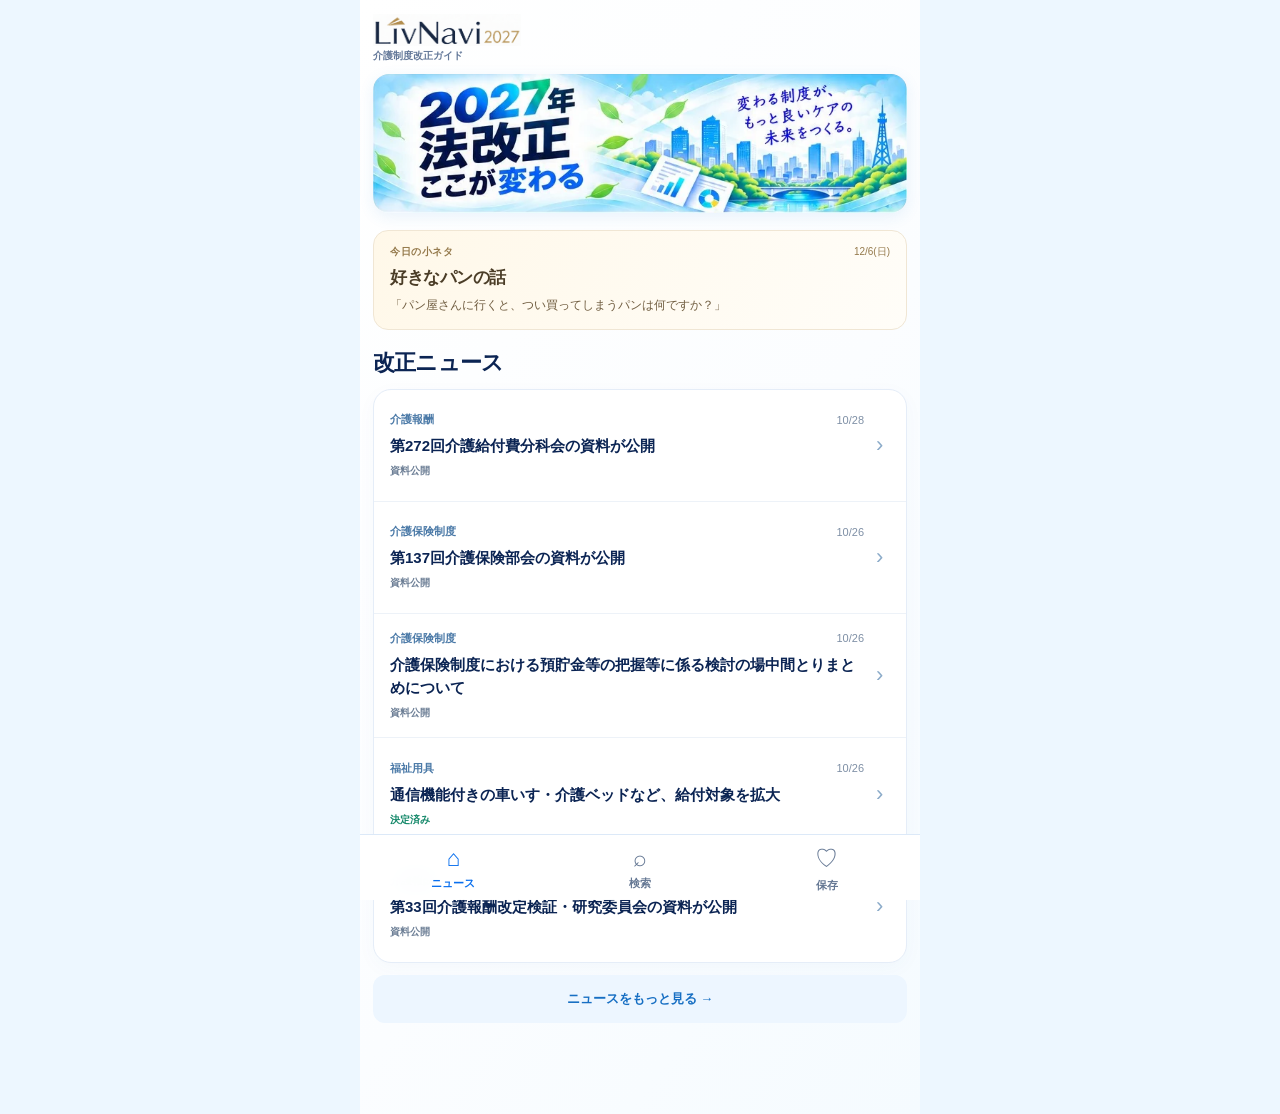
==== commit 950f7c66: "Fix inline PDF source references and open official sources in the same tab Turn explanation page lab" ====
--- a/kaigo-navi2027-preview/index.html
+++ b/kaigo-navi2027-preview/index.html
@@ -65,6 +65,7 @@
 .pdf-evidence a{font-weight:750;color:#1769b7}
 .pdf-evidence .pdf-alert{padding:11px;border-radius:11px;background:#fff3e8;color:#865719;font-size:12px;line-height:1.65}
 
+
 /* A single news feed: adopted branding and palette retained. */
 .top{margin-bottom:11px}.section{margin-top:20px}.shead{display:block;margin-bottom:12px}.stitle{font-size:22px;letter-spacing:-.035em}
 .newslist{gap:0;border:1px solid #e5edf8;border-radius:18px;background:#fff;overflow:hidden;box-shadow:0 5px 20px #2766a008}
@@ -81,7 +82,6 @@
 .today-tip{margin-top:17px;padding:13px 16px;border:1px solid #f0e6d4;border-radius:15px;background:linear-gradient(115deg,#fff8e9,#fffdf8);color:#69512d}
 .today-head{display:flex;align-items:center;justify-content:space-between;gap:12px;font-size:10px;color:#94794b;line-height:1.5}.today-head>span{font-weight:800;letter-spacing:.05em}.today-head time{white-space:nowrap}
 .today-title{font-size:17px;line-height:1.5;margin:6px 0 4px;color:#4b3d27;letter-spacing:-.025em}.today-quote{font-size:12px;line-height:1.8;margin:0;color:#705d40}.today-source{display:inline-block;font-size:9px;color:#9b886a;margin-top:6px;text-decoration:none}.today-source[hidden]{display:none}
-
 </style></head><body><div class="app">
 <section id="home" class="pane current">
 <header class="top"><div class="brand"><h1 class="brand-title" aria-label="LivNavi 2027"><svg class="livnavi-wordmark" viewBox="240 240 1345 290" width="1345" height="290" aria-hidden="true" focusable="false"><image href="assets/livnavi-2027.png" width="1774" height="887"/></svg></h1><p class="brand-sub">介護制度改正ガイド</p></div></header>
@@ -121,10 +121,10 @@
  const content=documents.map((d,j)=>{
   const subjects=d.topics.map(t=>{
    const href=d.pdf_url+'#page='+Number(t.pdf_page);
-   return '<li><b>'+esc(t.heading)+'</b> <a href="'+esc(href)+'" target="_blank" rel="noopener noreferrer">PDF '+Number(t.pdf_page)+'ページ ↗</a>'+
+   return '<li><b>'+esc(t.heading)+'</b> <a href="'+esc(href)+'" target="_self" rel="noopener noreferrer">PDF '+Number(t.pdf_page)+'ページ ↗</a>'+
     (t.evidence?'<br><span>原文の抜粋：'+esc(t.evidence)+'</span>':'')+'</li>';
   }).join('');
-  return '<details '+(j===0?'open':'')+'><summary>'+esc(d.label)+'（'+d.topics.length+'項目）</summary>'+(subjects?'<ul>'+subjects+'</ul>':'<p>この資料からは「対応案」の項目を自動抽出できませんでした。<a href="'+esc(d.pdf_url)+'#page=1" target="_blank" rel="noopener noreferrer">資料の原文を読む ↗</a></p>')+'</details>';
+  return '<details '+(j===0?'open':'')+'><summary>'+esc(d.label)+'（'+d.topics.length+'項目）</summary>'+(subjects?'<ul>'+subjects+'</ul>':'<p>この資料からは「対応案」の項目を自動抽出できませんでした。<a href="'+esc(d.pdf_url)+'#page=1" target="_self" rel="noopener noreferrer">資料の原文を読む ↗</a></p>')+'</details>';
  }).join('');
  return '<section class="pdf-evidence"><span class="pdf-t">📚 厚労省PDF・原文確認の手がかり（自動抽出／未審査）</span>'+
  '<h3>具体的に何が検討されている？</h3>'+
@@ -165,7 +165,7 @@
  '<div class="auto-caution"><b>⚠️ 判断の範囲：</b>'+esc(guide.check_first)+
  '<br>このガイドは会議の議題と開催日から自動作成。PDF本文・個別の算定要件まで精読した解説ではありません。</div>'+
  '<p><small>資料の日付：'+esc(guide.date)+'　／　'+esc(guide.source_name||'厚労省公式資料')+'</small><br>'+
- '<a href="'+esc(guide.source_url)+'" target="_blank" rel="noopener noreferrer">厚労省の原文・会議資料を確認 ↗</a></p></section>';
+ '<a href="'+esc(guide.source_url)+'" target="_self" rel="noopener noreferrer">厚労省の原文・会議資料を確認 ↗</a></p></section>';
 }
 async function loadAutoSalesGuides(){
  try{
@@ -189,8 +189,12 @@
  const ex=reviewedExplainers.get(a.id);if(!ex)return '';
  const src=safePDF(ex);
  const effective=ex.reader?.effective_on;
- const cits=ex.verified_claims.map(v=>'<li>'+esc(v.claim)+'<br><a class="exp-cite" target="_blank" rel="noopener noreferrer" href="'+esc(src)+'#page='+Number(v.pdf_page)+'">'+esc(v.source)+'（PDF '+Number(v.pdf_page)+'ページ）↗</a></li>').join('');
- const deep=ex.explain.map(v=>'<section><h4>'+esc(v.heading)+'</h4><p>'+esc(v.body)+'</p><span class="exp-score">'+esc(v.source)+'</span></section>').join('');
+ const cits=ex.verified_claims.map(v=>'<li>'+esc(v.claim)+'<br><a class="exp-cite" target="_self" rel="noopener noreferrer" href="'+esc(src)+'#page='+Number(v.pdf_page)+'">'+esc(v.source)+'（PDF '+Number(v.pdf_page)+'ページ）↗</a></li>').join('');
+ const deep=ex.explain.map(v=>{
+  const page=String(v.source).normalize('NFKC').match(/PDF\s*([1-9]\d*)/i);
+  const href=src+(page?'#page='+Number(page[1]):'');
+  return '<section><h4>'+esc(v.heading)+'</h4><p>'+esc(v.body)+'</p><a class="exp-score exp-cite" target="_self" rel="noopener noreferrer" href="'+esc(href)+'">'+esc(v.source)+' ↗</a></section>';
+ }).join('');
  const impact=ex.reader?.impact;
  const legacy=ex.sales;
  return '<section class="exp-card reform-reader" aria-label="改正情報の解説"><div class="exp-hero"><b>📘 分かりやすく解説</b><span class="exp-safe">'+esc(ex.status)+'</span></div>'+
@@ -200,7 +204,7 @@
  '<section data-reader-section="audience"><h3>誰に関係する？</h3><p>'+esc(ex.who)+'</p></section>'+
  '<section data-reader-section="impact"><h3>現場では何を確認する？</h3><p class="exp-meta">ここからは、資料を踏まえた編集上の解説です。</p>'+(impact?'<p>'+esc(impact)+'</p>':'<h4>施設・事業所</h4><p>'+esc(legacy.facility)+'</p><h4>ケアマネジャー</h4><p>'+esc(legacy.caremanager)+'</p><h4>利用者・家族</h4><p>'+esc(legacy.family)+'</p><p>'+esc(legacy.caution)+'</p>')+'</section>'+
  '<section data-reader-section="timing"><h3>いつから？</h3><p>'+esc(ex.status)+(effective?' ／ 適用日：'+esc(effective):'。適用時期が確定していない内容は、決定済みと区別してください。')+'</p></section>'+
- '<section data-reader-section="sources"><h3>公式資料</h3><p>'+esc(ex.source_scope)+'</p><p><a class="exp-cite" target="_blank" rel="noopener noreferrer" href="'+esc(src)+'">通知・資料の原文を読む ↗</a></p><details><summary>根拠のページを確認する</summary><ol class="exp-list">'+cits+'</ol><p class="exp-scope">'+esc(ex.review_scope)+'</p></details><p class="exp-meta">記事確認：'+esc(ex.editorial_reviewed_on||'未記録')+'</p></section></section>';
+ '<section data-reader-section="sources"><h3>公式資料</h3><p>'+esc(ex.source_scope)+'</p><p><a class="exp-cite" target="_self" rel="noopener noreferrer" href="'+esc(src)+'">通知・資料の原文を読む ↗</a></p><details><summary>根拠のページを確認する</summary><ol class="exp-list">'+cits+'</ol><p class="exp-scope">'+esc(ex.review_scope)+'</p></details><p class="exp-meta">記事確認：'+esc(ex.editorial_reviewed_on||'未記録')+'</p></section></section>';
 }
 
 function go(to){if(to==='home'){mode='home';$('home').classList.add('current');$('view').classList.remove('current')}else{mode=to;$('home').classList.remove('current');$('view').classList.add('current');render()}document.querySelectorAll('.bottom button').forEach(b=>b.classList.toggle('active',b.dataset.go===to));$('back').textContent=mode==='detail'?'← 一覧に戻る':'← ホームに戻る';if(to!=='detail')history.replaceState(null,'',location.pathname+location.search);window.scrollTo(0,0)}
@@ -212,7 +216,7 @@
  if(ex)content+=explainArticle(a);
  else{
   const source=typeof a.source_url==='string'&&a.source_url.startsWith('https://www.mhlw.go.jp/')?a.source_url:null;
-  content+='<div class="card"><span class="tag">'+esc(a.status||'公式資料公開')+'</span><h2>'+esc(a.title)+'</h2><p>'+esc(a.detail||a.summary)+'</p><p>資料の日付：'+esc(a.date||'未確認')+'</p><p class="exp-alert">解説準備中。変更内容・対象・適用日は、原文を確認して追記します。</p>'+(source?'<a class="exp-cite" target="_blank" rel="noopener noreferrer" href="'+esc(source)+'">公式資料を読む ↗</a>':'')+'</div>';
+  content+='<div class="card"><span class="tag">'+esc(a.status||'公式資料公開')+'</span><h2>'+esc(a.title)+'</h2><p>'+esc(a.detail||a.summary)+'</p><p>資料の日付：'+esc(a.date||'未確認')+'</p><p class="exp-alert">解説準備中。変更内容・対象・適用日は、原文を確認して追記します。</p>'+(source?'<a class="exp-cite" target="_self" rel="noopener noreferrer" href="'+esc(source)+'">公式資料を読む ↗</a>':'')+'</div>';
   content+=pdfEvidenceArticle(a);
  }
  content+='<div class="card-actions" style="margin-top:13px"><button class="secondary" data-save="'+esc(a.id)+'">'+(saved.has(a.id)?'♥ 保存済み':'♡ お気に入り')+'</button><button class="secondary" data-share="'+esc(a.id)+'">🔗 記事リンクをコピー</button></div>';
@@ -296,8 +300,8 @@
   if(!Array.isArray(data.articles)||!Array.isArray(data.source_audits))throw Error('Invalid verified release');
   const checked=await Promise.all(data.articles.map(async a=>validExplainer(a,data.source_audits)&&data.source_audits.find(x=>x.id===a.id).article_sha256===await contentHash(a)?a:null));
   reviewedExplainers=new Map(checked.filter(Boolean).map(a=>[a.id,a]));
+  mergeLearningArticles();
   paintOfficialHome();
-  mergeLearningArticles();
   if(mode!=='home')render();
   openDeepLink();
  }catch(error){console.info('精読解説の取得失敗:',error.message);if(mode==='detail')render()}
